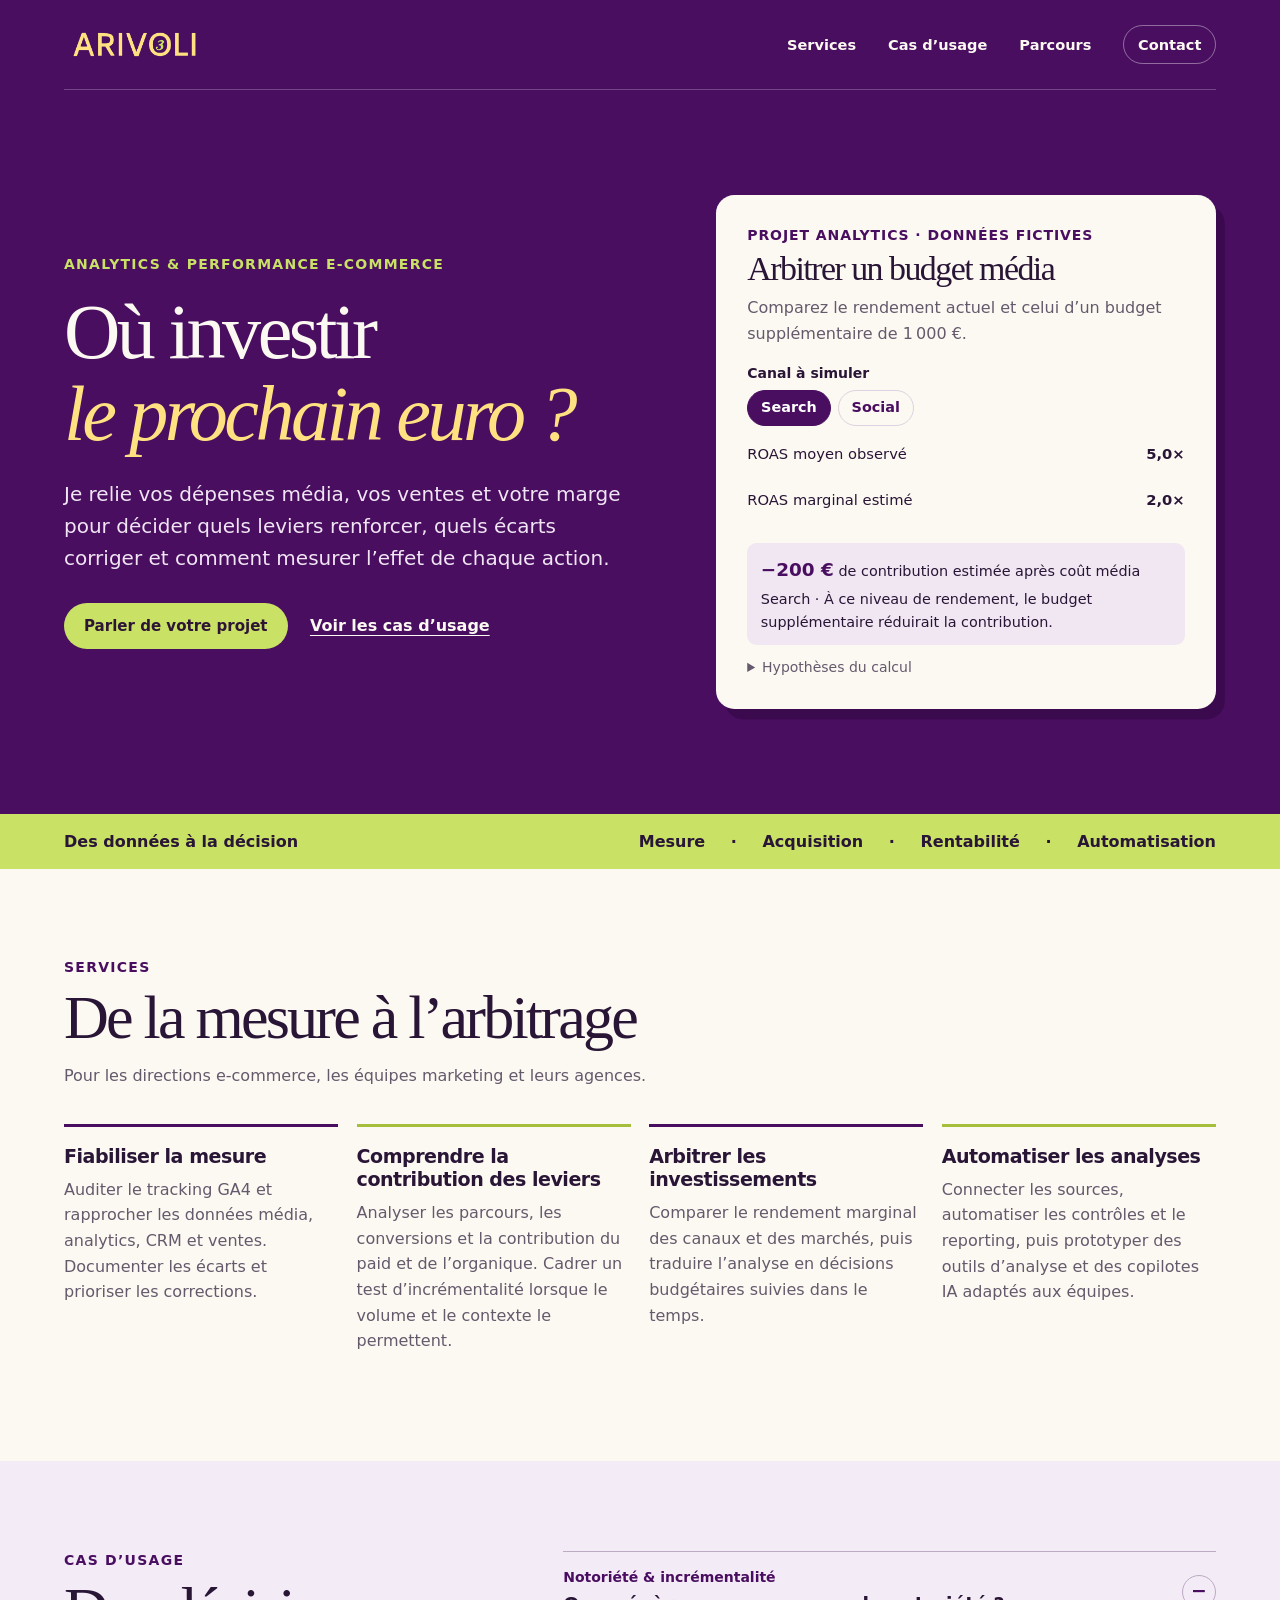
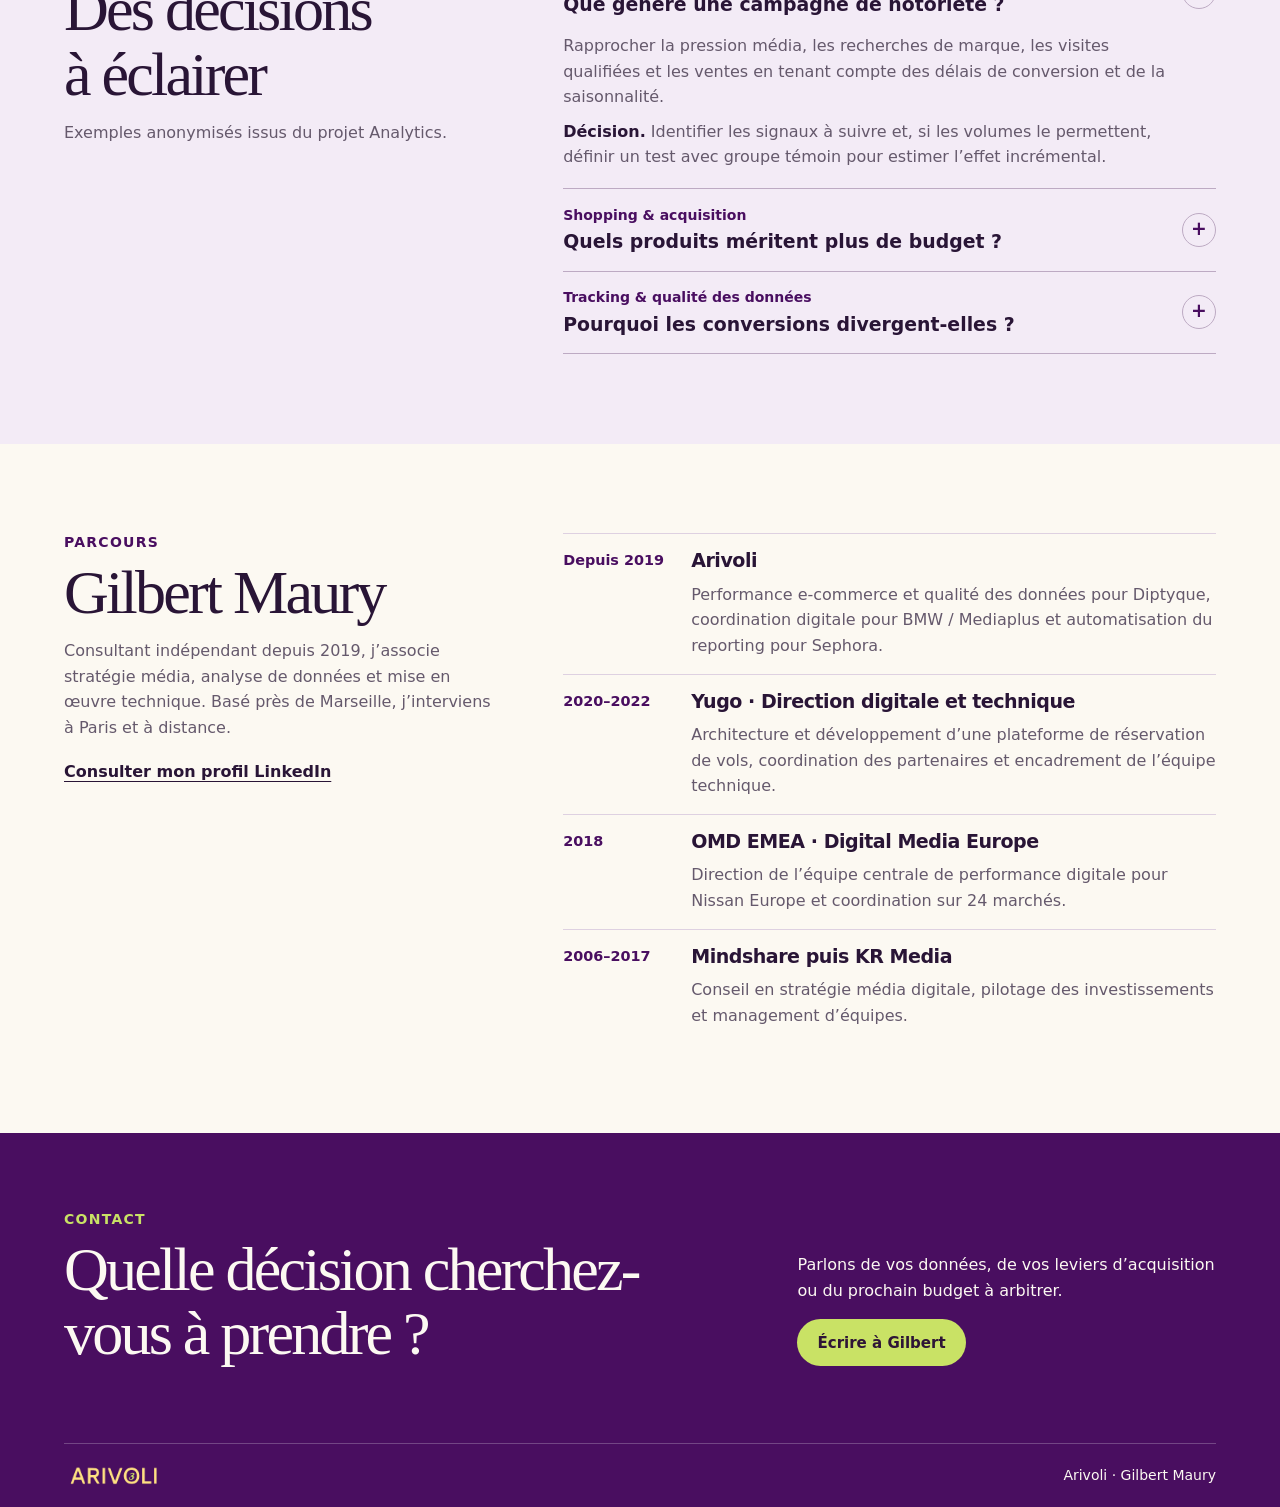
==== index.html @ 24f5c0b3 "Utiliser gilbert@arivoli.fr pour le contact du site" ====
<!doctype html>
<html lang="fr">
<head>
  <meta charset="utf-8">
  <meta name="viewport" content="width=device-width, initial-scale=1">
  <title>Arivoli — Analytics &amp; performance e-commerce</title>
  <meta name="description" content="Gilbert Maury, consultant indépendant. Arivoli fiabilise vos données e-commerce, mesure la contribution des médias et éclaire vos décisions d’investissement.">
  <link rel="canonical" href="https://arivoli.fr/">
  <meta name="theme-color" content="#490e60">
  <meta property="og:type" content="website">
  <meta property="og:title" content="Arivoli — Analytics &amp; performance e-commerce">
  <meta property="og:description" content="De la fiabilité du tracking à l’arbitrage des budgets média, avec Gilbert Maury.">
  <meta property="og:url" content="https://arivoli.fr/">
  <link rel="icon" href="assets/arivoli.svg" type="image/svg+xml">
  <link rel="stylesheet" href="assets/site.css">
  <script src="assets/demo.js" defer></script>
</head>
<body>
  <a class="skip" href="#contenu">Aller au contenu</a>
  <div class="top" id="accueil">
    <header class="wrap header">
      <a href="#accueil" class="brand"><img src="assets/arivoli.png" alt="Arivoli, accueil" width="511" height="130"></a>
      <nav aria-label="Navigation principale">
        <a href="#services">Services</a><a href="#cas">Cas d’usage</a><a href="#parcours">Parcours</a><a class="nav-contact" href="#contact">Contact</a>
      </nav>
    </header>
    <main id="contenu">
      <section class="hero-band" aria-labelledby="hero-title">
        <div class="wrap hero">
        <div>
          <p class="eyebrow">Analytics &amp; performance e-commerce</p>
          <h1 id="hero-title">Où investir <em>le prochain euro&nbsp;?</em></h1>
          <p class="hero-copy">Je relie vos dépenses média, vos ventes et votre marge pour décider quels leviers renforcer, quels écarts corriger et comment mesurer l’effet de chaque action.</p>
          <div class="actions"><a class="button" href="#contact">Parler de votre projet</a><a class="text-link" href="#cas">Voir les cas d’usage</a></div>
        </div>
        <figure class="demo" aria-labelledby="demo-title">
          <figcaption>
            <p class="eyebrow">Projet Analytics · Données fictives</p>
            <h2 id="demo-title">Arbitrer un budget média</h2>
            <p class="demo-intro">Comparez le rendement actuel et celui d’un budget supplémentaire de 1 000&nbsp;€.</p>
          </figcaption>
          <fieldset id="channels" hidden>
            <legend>Canal à simuler</legend>
            <div class="channels">
              <label><input type="radio" name="channel" value="search" checked><span>Search</span></label>
              <label><input type="radio" name="channel" value="social"><span>Social</span></label>
            </div>
          </fieldset>
          <div class="meters">
            <div><span>ROAS moyen observé</span><strong id="average-value">5,0×</strong><meter id="average-meter" min="0" max="6" value="5" aria-label="ROAS moyen observé"></meter></div>
            <div><span>ROAS marginal estimé</span><strong id="marginal-value">2,0×</strong><meter id="marginal-meter" min="0" max="6" value="2" aria-label="ROAS marginal estimé"></meter></div>
          </div>
          <div class="decision" aria-live="polite" aria-atomic="true">
            <p><strong id="contribution">−200 €</strong> de contribution estimée après coût média</p>
            <p id="decision">Search · À ce niveau de rendement, le budget supplémentaire réduirait la contribution.</p>
          </div>
          <details class="formula"><summary>Hypothèses du calcul</summary><p>À 40&nbsp;% de marge contributive avant média, la contribution additionnelle vaut 1 000&nbsp;€ × ROAS marginal × 40&nbsp;% − 1 000&nbsp;€. Le seuil de rentabilité marginal est de 2,5×.</p></details>
        </figure>
        </div>
      </section>
      <div class="expertise"><div class="wrap"><p>Des données à la décision</p><ul><li>Mesure</li><li>Acquisition</li><li>Rentabilité</li><li>Automatisation</li></ul></div></div>

      <section class="wrap section" id="services" aria-labelledby="services-title">
        <div class="section-heading"><p class="eyebrow">Services</p><h2 id="services-title">De la mesure à l’arbitrage</h2><p>Pour les directions e-commerce, les équipes marketing et leurs agences.</p></div>
        <div class="services">
          <article><h3>Fiabiliser la mesure</h3><p>Auditer le tracking GA4 et rapprocher les données média, analytics, CRM et ventes. Documenter les écarts et prioriser les corrections.</p></article>
          <article><h3>Comprendre la contribution des leviers</h3><p>Analyser les parcours, les conversions et la contribution du paid et de l’organique. Cadrer un test d’incrémentalité lorsque le volume et le contexte le permettent.</p></article>
          <article><h3>Arbitrer les investissements</h3><p>Comparer le rendement marginal des canaux et des marchés, puis traduire l’analyse en décisions budgétaires suivies dans le temps.</p></article>
          <article><h3>Automatiser les analyses</h3><p>Connecter les sources, automatiser les contrôles et le reporting, puis prototyper des outils d’analyse et des copilotes IA adaptés aux équipes.</p></article>
        </div>
      </section>

      <section class="cases" id="cas" aria-labelledby="cases-title">
        <div class="wrap section case-layout">
          <div class="section-heading"><p class="eyebrow">Cas d’usage</p><h2 id="cases-title">Des décisions à éclairer</h2><p>Exemples anonymisés issus du projet Analytics.</p></div>
          <div class="case-list">
            <details open>
              <summary><span><small>Notoriété &amp; incrémentalité</small>Que génère une campagne de notoriété&nbsp;?</span></summary>
              <div class="case-copy"><p>Rapprocher la pression média, les recherches de marque, les visites qualifiées et les ventes en tenant compte des délais de conversion et de la saisonnalité.</p><p><strong>Décision.</strong> Identifier les signaux à suivre et, si les volumes le permettent, définir un test avec groupe témoin pour estimer l’effet incrémental.</p></div>
            </details>
            <details>
              <summary><span><small>Shopping &amp; acquisition</small>Quels produits méritent plus de budget&nbsp;?</span></summary>
              <div class="case-copy"><p>Croiser le catalogue, le statut des produits dans le flux Shopping, les coûts et les ventes. Repérer les références mal diffusées et celles dont l’investissement mérite d’être testé.</p><p><strong>Décision.</strong> Prioriser les corrections du flux et l’allocation du prochain budget en fonction de la marge.</p></div>
            </details>
            <details>
              <summary><span><small>Tracking &amp; qualité des données</small>Pourquoi les conversions divergent-elles&nbsp;?</span></summary>
              <div class="case-copy"><p>Rapprocher les identifiants de commande et les montants entre analytics et ventes, puis qualifier les écarts de suivi ou de périmètre.</p><p><strong>Décision.</strong> Corriger les causes identifiées et automatiser les contrôles qui permettent de détecter leur réapparition.</p></div>
            </details>
          </div>
        </div>
      </section>

      <section class="wrap section career" id="parcours" aria-labelledby="career-title">
        <div class="section-heading"><p class="eyebrow">Parcours</p><h2 id="career-title">Gilbert Maury</h2><p>Consultant indépendant depuis 2019, j’associe stratégie média, analyse de données et mise en œuvre technique. Basé près de Marseille, j’interviens à Paris et à distance.</p><a class="text-link" href="https://www.linkedin.com/in/gilbertmaury/">Consulter mon profil LinkedIn</a></div>
        <dl class="timeline">
          <div><dt>Depuis 2019</dt><dd><h3>Arivoli</h3><p>Performance e-commerce et qualité des données pour Diptyque, coordination digitale pour BMW / Mediaplus et automatisation du reporting pour Sephora.</p></dd></div>
          <div><dt>2020–2022</dt><dd><h3>Yugo · Direction digitale et technique</h3><p>Architecture et développement d’une plateforme de réservation de vols, coordination des partenaires et encadrement de l’équipe technique.</p></dd></div>
          <div><dt>2018</dt><dd><h3>OMD EMEA · Digital Media Europe</h3><p>Direction de l’équipe centrale de performance digitale pour Nissan Europe et coordination sur 24 marchés.</p></dd></div>
          <div><dt>2006–2017</dt><dd><h3>Mindshare puis KR Media</h3><p>Conseil en stratégie média digitale, pilotage des investissements et management d’équipes.</p></dd></div>
        </dl>
      </section>

      <section class="contact" id="contact" aria-labelledby="contact-title">
        <div class="wrap contact-layout">
          <div><p class="eyebrow">Contact</p><h2 id="contact-title">Quelle décision cherchez-vous à prendre&nbsp;?</h2></div>
          <div><p>Parlons de vos données, de vos leviers d’acquisition ou du prochain budget à arbitrer.</p><a class="button" href="mailto:gilbert@arivoli.fr?subject=Contact%20Arivoli%20-%20Analytics">Écrire à Gilbert</a></div>
        </div>
      </section>
    </main>
    <footer class="wrap footer"><a href="#accueil" class="brand"><img src="assets/arivoli.png" alt="Arivoli, retour en haut" width="511" height="130"></a><p>Arivoli · Gilbert Maury</p></footer>
  </div>
</body>
</html>
---- assets/site.css ----
:root {
  --purple: #490e60;
  --lime: #c9e265;
  --yellow: #ffe181;
  --ink: #291536;
  --muted: #65596c;
  --paper: #fcf9f2;
  --lavender: #f3ebf6;
  --line: #ded1e1;
  --sans: "Inter", "Aptos", system-ui, sans-serif;
  --serif: "Iowan Old Style", "Palatino Linotype", Georgia, serif;
  color: var(--ink);
  font-family: var(--sans);
  line-height: 1.6;
  background: var(--paper);
}
* { box-sizing: border-box; }
html { scroll-behavior: smooth; scroll-padding-top: 1rem; }
body, h1, h2, h3, p, figure, dl, dd { margin: 0; }
a { color: inherit; text-underline-offset: .25em; }
a:hover { text-decoration-thickness: 2px; }
:focus-visible { outline: 3px solid currentColor; outline-offset: 4px; }
[hidden] { display: none !important; }
.wrap { width: min(1180px, calc(100% - 2 * clamp(1.25rem, 5vw, 4.5rem))); margin-inline: auto; }
.skip { position: absolute; left: 1rem; top: 1rem; translate: 0 -200%; z-index: 2; padding: .5rem 1rem; background: white; }
.skip:focus { translate: 0; }

.top { background: var(--purple); }
.header { min-height: 5.6rem; display: flex; justify-content: space-between; gap: 1rem 2rem; align-items: center; border-bottom: 1px solid #ffffff3b; }
.brand { display: inline-flex; flex: 0 0 auto; }
.brand img { width: 142px; height: auto; display: block; }
nav { display: flex; gap: clamp(.65rem, 2.7vw, 2rem); flex-wrap: wrap; align-items: center; }
nav a, .header, .footer { color: var(--paper); }
nav a { font-size: .91rem; font-weight: 650; text-decoration: none; }
nav a:hover { text-decoration: underline; }
.nav-contact { border: 1px solid #ffffff65; padding: .42rem .85rem; border-radius: 2rem; }

.hero { color: var(--paper); display: grid; grid-template-columns: 1.15fr 1fr; column-gap: clamp(2rem, 6vw, 6rem); align-items: center; padding-block: clamp(3.5rem, 8.2vw, 7.25rem); }
.eyebrow { color: var(--purple); font-size: .875rem; letter-spacing: .09em; text-transform: uppercase; font-weight: 750; line-height: 1.4; }
.hero > div > .eyebrow, .contact .eyebrow { color: var(--lime); }
h1, h2 { font-family: var(--serif); font-weight: 400; line-height: 1.04; letter-spacing: -.045em; text-wrap: balance; }
h1 { font-size: clamp(3.25rem, 6.1vw, 6.1rem); margin-top: 1.05rem; }
h1 em { display: block; color: var(--yellow); font-weight: inherit; }
h2 { font-size: clamp(2.5rem, 4.85vw, 4.65rem); }
.hero-copy { max-width: 36rem; color: #f1e5f4; font-size: clamp(1.04rem, 1.6vw, 1.25rem); margin-top: 1.5rem; }
.actions { display: flex; align-items: center; flex-wrap: wrap; gap: .9rem 1.4rem; margin-top: 1.8rem; }
.button { display: inline-flex; min-height: 2.9rem; align-items: center; padding: .65rem 1.25rem; border-radius: 2rem; background: var(--lime); color: #2e1536; font-weight: 750; font-size: .94rem; text-decoration: none; }
.button:hover { background: var(--yellow); }
.button:focus-visible { outline-color: var(--paper); }
.text-link { font-weight: 700; }

.demo { background: var(--paper); color: var(--ink); border-radius: 1.15rem; padding: clamp(1.25rem, 2.45vw, 2rem); box-shadow: .55rem .65rem 0 #29063870; min-width: 0; }
.demo h2 { font-size: clamp(1.8rem, 2.65vw, 2.6rem); margin-top: .34rem; }
.demo .eyebrow { letter-spacing: .065em; }
.demo-intro { color: var(--muted); margin: .55rem 0 1rem; }
fieldset { padding: 0; border: 0; margin: 0 0 1rem; min-width: 0; }
legend { font-size: .875rem; font-weight: 650; margin-bottom: .35rem; padding: 0; }
.channels { display: flex; gap: .45rem; }
.channels label { position: relative; cursor: pointer; }
.channels input { position: absolute; opacity: 0; }
.channels span { display: block; padding: .33rem .8rem; border: 1px solid var(--line); border-radius: 2rem; color: var(--purple); font-weight: 650; font-size: .9rem; }
.channels input:checked + span { background: var(--purple); color: white; border-color: var(--purple); }
.channels input:focus-visible + span { outline: 2px solid var(--purple); outline-offset: 3px; }
.meters { display: grid; gap: .55rem; }
.meters > div { display: grid; grid-template-columns: 1fr auto; gap: .26rem .5rem; font-size: .92rem; }
meter { width: 100%; height: .62rem; grid-column: 1 / -1; appearance: none; display: block; }
meter::-webkit-meter-bar { background: #e8dfeb; border: 0; border-radius: 1rem; }
meter::-webkit-meter-optimum-value { background: var(--purple); border-radius: 1rem; }
meter::-moz-meter-bar { background: var(--purple); border-radius: 1rem; }
meter#average-meter::-webkit-meter-optimum-value { background: #8a638f; }
meter#average-meter::-moz-meter-bar { background: #8a638f; }
.decision { background: #f0e7f2; border-radius: .6rem; margin-top: 1.1rem; padding: .7rem .85rem; font-size: .9rem; }
.decision strong { color: var(--purple); font-size: 1.15rem; }
.decision p + p { margin-top: .25rem; }
.formula { color: var(--muted); font-size: .875rem; margin-top: .65rem; }
summary { cursor: pointer; }
.formula p { margin-top: .35rem; }

.expertise { background: var(--lime); padding-block: .9rem; }
.expertise .wrap, .expertise ul { display: flex; flex-wrap: wrap; gap: .35rem 1.6rem; align-items: center; }
.expertise .wrap { justify-content: space-between; }
.expertise p { font-weight: 800; }
.expertise ul { padding: 0; margin: 0; list-style: none; font-weight: 600; }
.expertise li + li::before { content: "·"; margin-right: 1.6rem; }

main { background: var(--paper); }
.hero-band { background: var(--purple); }
.section { padding-block: clamp(3.75rem, 7vw, 6.5rem); }
.section-heading h2, .contact h2 { margin: .45rem 0 .85rem; }
.section-heading p:not(.eyebrow) { max-width: 38rem; color: var(--muted); }
.section-heading .text-link { display: inline-block; margin-top: 1.15rem; }
.services { display: grid; grid-template-columns: repeat(4, 1fr); gap: 1.15rem; margin-top: 2.2rem; }
.services article { border-top: 3px solid var(--purple); padding: 1.1rem 0; }
.services article:nth-child(even) { border-color: #a5bf3d; }
h3 { font-size: 1.19rem; letter-spacing: -.025em; line-height: 1.23; }
.services p, .timeline p { color: var(--muted); margin-top: .55rem; }

.cases { background: var(--lavender); }
.case-layout, .career { display: grid; grid-template-columns: .8fr 1.2fr; gap: clamp(1.3rem, 5vw, 5.5rem); }
.case-list { border-top: 1px solid #bdaaC3; }
.case-list details { border-bottom: 1px solid #bdaac3; }
.case-list summary { padding-block: 1.05rem; display: flex; gap: 1rem; align-items: center; justify-content: space-between; font-size: 1.18rem; font-weight: 750; line-height: 1.3; list-style: none; }
.case-list summary::-webkit-details-marker { display: none; }
.case-list summary::after { content: "+"; color: var(--purple); border: 1px solid #bdaac3; border-radius: 50%; width: 2rem; height: 2rem; text-align: center; flex: 0 0 auto; line-height: 1.8rem; }
.case-list details[open] summary::after { content: "−"; }
.case-list small { display: block; color: var(--purple); font-size: .875rem; font-weight: 650; margin-bottom: .32rem; }
.case-copy { padding: 0 2.5rem 1.15rem 0; color: var(--muted); }
.case-copy p + p { margin-top: .55rem; }
.case-copy strong { color: var(--ink); }
.timeline > div { display: grid; grid-template-columns: 7rem 1fr; gap: 1rem; padding: .95rem 0; border-top: 1px solid var(--line); }
.timeline dt { color: var(--purple); font-size: .9rem; font-weight: 750; }
.contact { background: var(--purple); color: var(--paper); }
.contact-layout { display: grid; grid-template-columns: 1fr .65fr; gap: 1.35rem clamp(1.35rem, 7vw, 7rem); align-items: end; padding-block: clamp(3rem, 6vw, 5.7rem); }
.contact h2 { margin-bottom: 0; }
.contact .button { margin-top: 1rem; }
.footer { display: flex; align-items: center; justify-content: space-between; gap: .75rem 1.25rem; flex-wrap: wrap; padding-block: 1.2rem; border-top: 1px solid #ffffff3b; }
.footer img { width: 100px; }
.footer p { font-size: .875rem; }

@media (max-width: 900px) {
  .services { grid-template-columns: repeat(2, 1fr); }
}
@media (max-width: 760px) {
  .hero, .case-layout, .career, .contact-layout { grid-template-columns: 1fr; }
  .hero { row-gap: 2.3rem; }
  .demo { max-width: 36rem; }
  .header { flex-wrap: wrap; padding: .95rem 0; }
  .expertise li + li::before { content: none; }
}
@media (max-width: 440px) {
  .brand img { width: 121px; }
  .nav-contact { padding: .28rem .55rem; }
  .services { grid-template-columns: 1fr; gap: .45rem; }
  .timeline > div { grid-template-columns: 1fr; gap: .35rem; }
  .case-copy { padding-right: 0; }
}
@media (prefers-reduced-motion: reduce) {
  html { scroll-behavior: auto; }
}
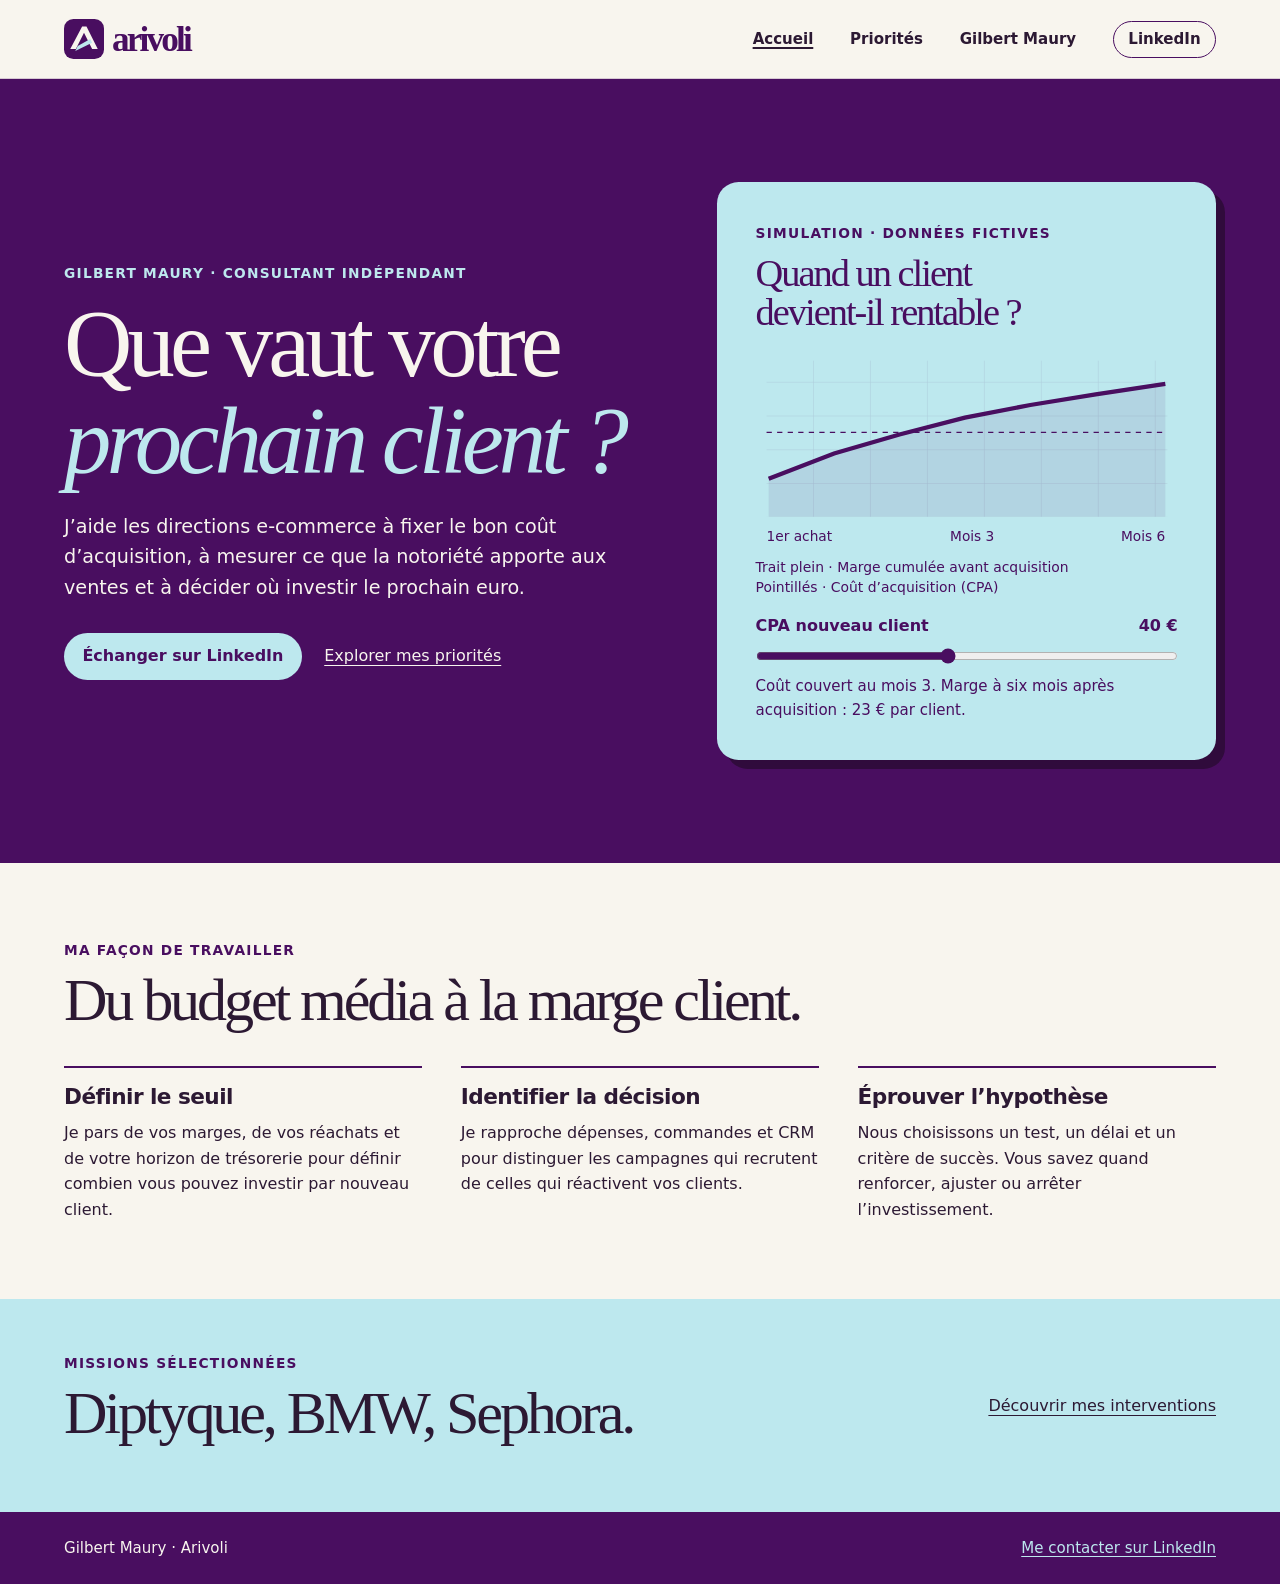
==== commit d42fbb4d: "Refondre Arivoli autour de Gilbert Maury et des décisions d’acquisition" ====
--- a/index.html
+++ b/index.html
@@ -1,113 +1,5 @@
 <!doctype html>
-<html lang="fr">
-<head>
-  <meta charset="utf-8">
-  <meta name="viewport" content="width=device-width, initial-scale=1">
-  <title>Arivoli — Analytics &amp; performance e-commerce</title>
-  <meta name="description" content="Gilbert Maury, consultant indépendant. Arivoli fiabilise vos données e-commerce, mesure la contribution des médias et éclaire vos décisions d’investissement.">
-  <link rel="canonical" href="https://arivoli.fr/">
-  <meta name="theme-color" content="#490e60">
-  <meta property="og:type" content="website">
-  <meta property="og:title" content="Arivoli — Analytics &amp; performance e-commerce">
-  <meta property="og:description" content="De la fiabilité du tracking à l’arbitrage des budgets média, avec Gilbert Maury.">
-  <meta property="og:url" content="https://arivoli.fr/">
-  <link rel="icon" href="assets/arivoli.svg" type="image/svg+xml">
-  <link rel="stylesheet" href="assets/site.css">
-  <script src="assets/demo.js" defer></script>
-</head>
-<body>
-  <a class="skip" href="#contenu">Aller au contenu</a>
-  <div class="top" id="accueil">
-    <header class="wrap header">
-      <a href="#accueil" class="brand"><img src="assets/arivoli.png" alt="Arivoli, accueil" width="511" height="130"></a>
-      <nav aria-label="Navigation principale">
-        <a href="#services">Services</a><a href="#cas">Cas d’usage</a><a href="#parcours">Parcours</a><a class="nav-contact" href="#contact">Contact</a>
-      </nav>
-    </header>
-    <main id="contenu">
-      <section class="hero-band" aria-labelledby="hero-title">
-        <div class="wrap hero">
-        <div>
-          <p class="eyebrow">Analytics &amp; performance e-commerce</p>
-          <h1 id="hero-title">Où investir <em>le prochain euro&nbsp;?</em></h1>
-          <p class="hero-copy">Je relie vos dépenses média, vos ventes et votre marge pour décider quels leviers renforcer, quels écarts corriger et comment mesurer l’effet de chaque action.</p>
-          <div class="actions"><a class="button" href="#contact">Parler de votre projet</a><a class="text-link" href="#cas">Voir les cas d’usage</a></div>
-        </div>
-        <figure class="demo" aria-labelledby="demo-title">
-          <figcaption>
-            <p class="eyebrow">Projet Analytics · Données fictives</p>
-            <h2 id="demo-title">Arbitrer un budget média</h2>
-            <p class="demo-intro">Comparez le rendement actuel et celui d’un budget supplémentaire de 1 000&nbsp;€.</p>
-          </figcaption>
-          <fieldset id="channels" hidden>
-            <legend>Canal à simuler</legend>
-            <div class="channels">
-              <label><input type="radio" name="channel" value="search" checked><span>Search</span></label>
-              <label><input type="radio" name="channel" value="social"><span>Social</span></label>
-            </div>
-          </fieldset>
-          <div class="meters">
-            <div><span>ROAS moyen observé</span><strong id="average-value">5,0×</strong><meter id="average-meter" min="0" max="6" value="5" aria-label="ROAS moyen observé"></meter></div>
-            <div><span>ROAS marginal estimé</span><strong id="marginal-value">2,0×</strong><meter id="marginal-meter" min="0" max="6" value="2" aria-label="ROAS marginal estimé"></meter></div>
-          </div>
-          <div class="decision" aria-live="polite" aria-atomic="true">
-            <p><strong id="contribution">−200 €</strong> de contribution estimée après coût média</p>
-            <p id="decision">Search · À ce niveau de rendement, le budget supplémentaire réduirait la contribution.</p>
-          </div>
-          <details class="formula"><summary>Hypothèses du calcul</summary><p>À 40&nbsp;% de marge contributive avant média, la contribution additionnelle vaut 1 000&nbsp;€ × ROAS marginal × 40&nbsp;% − 1 000&nbsp;€. Le seuil de rentabilité marginal est de 2,5×.</p></details>
-        </figure>
-        </div>
-      </section>
-      <div class="expertise"><div class="wrap"><p>Des données à la décision</p><ul><li>Mesure</li><li>Acquisition</li><li>Rentabilité</li><li>Automatisation</li></ul></div></div>
-
-      <section class="wrap section" id="services" aria-labelledby="services-title">
-        <div class="section-heading"><p class="eyebrow">Services</p><h2 id="services-title">De la mesure à l’arbitrage</h2><p>Pour les directions e-commerce, les équipes marketing et leurs agences.</p></div>
-        <div class="services">
-          <article><h3>Fiabiliser la mesure</h3><p>Auditer le tracking GA4 et rapprocher les données média, analytics, CRM et ventes. Documenter les écarts et prioriser les corrections.</p></article>
-          <article><h3>Comprendre la contribution des leviers</h3><p>Analyser les parcours, les conversions et la contribution du paid et de l’organique. Cadrer un test d’incrémentalité lorsque le volume et le contexte le permettent.</p></article>
-          <article><h3>Arbitrer les investissements</h3><p>Comparer le rendement marginal des canaux et des marchés, puis traduire l’analyse en décisions budgétaires suivies dans le temps.</p></article>
-          <article><h3>Automatiser les analyses</h3><p>Connecter les sources, automatiser les contrôles et le reporting, puis prototyper des outils d’analyse et des copilotes IA adaptés aux équipes.</p></article>
-        </div>
-      </section>
-
-      <section class="cases" id="cas" aria-labelledby="cases-title">
-        <div class="wrap section case-layout">
-          <div class="section-heading"><p class="eyebrow">Cas d’usage</p><h2 id="cases-title">Des décisions à éclairer</h2><p>Exemples anonymisés issus du projet Analytics.</p></div>
-          <div class="case-list">
-            <details open>
-              <summary><span><small>Notoriété &amp; incrémentalité</small>Que génère une campagne de notoriété&nbsp;?</span></summary>
-              <div class="case-copy"><p>Rapprocher la pression média, les recherches de marque, les visites qualifiées et les ventes en tenant compte des délais de conversion et de la saisonnalité.</p><p><strong>Décision.</strong> Identifier les signaux à suivre et, si les volumes le permettent, définir un test avec groupe témoin pour estimer l’effet incrémental.</p></div>
-            </details>
-            <details>
-              <summary><span><small>Shopping &amp; acquisition</small>Quels produits méritent plus de budget&nbsp;?</span></summary>
-              <div class="case-copy"><p>Croiser le catalogue, le statut des produits dans le flux Shopping, les coûts et les ventes. Repérer les références mal diffusées et celles dont l’investissement mérite d’être testé.</p><p><strong>Décision.</strong> Prioriser les corrections du flux et l’allocation du prochain budget en fonction de la marge.</p></div>
-            </details>
-            <details>
-              <summary><span><small>Tracking &amp; qualité des données</small>Pourquoi les conversions divergent-elles&nbsp;?</span></summary>
-              <div class="case-copy"><p>Rapprocher les identifiants de commande et les montants entre analytics et ventes, puis qualifier les écarts de suivi ou de périmètre.</p><p><strong>Décision.</strong> Corriger les causes identifiées et automatiser les contrôles qui permettent de détecter leur réapparition.</p></div>
-            </details>
-          </div>
-        </div>
-      </section>
-
-      <section class="wrap section career" id="parcours" aria-labelledby="career-title">
-        <div class="section-heading"><p class="eyebrow">Parcours</p><h2 id="career-title">Gilbert Maury</h2><p>Consultant indépendant depuis 2019, j’associe stratégie média, analyse de données et mise en œuvre technique. Basé près de Marseille, j’interviens à Paris et à distance.</p><a class="text-link" href="https://www.linkedin.com/in/gilbertmaury/">Consulter mon profil LinkedIn</a></div>
-        <dl class="timeline">
-          <div><dt>Depuis 2019</dt><dd><h3>Arivoli</h3><p>Performance e-commerce et qualité des données pour Diptyque, coordination digitale pour BMW / Mediaplus et automatisation du reporting pour Sephora.</p></dd></div>
-          <div><dt>2020–2022</dt><dd><h3>Yugo · Direction digitale et technique</h3><p>Architecture et développement d’une plateforme de réservation de vols, coordination des partenaires et encadrement de l’équipe technique.</p></dd></div>
-          <div><dt>2018</dt><dd><h3>OMD EMEA · Digital Media Europe</h3><p>Direction de l’équipe centrale de performance digitale pour Nissan Europe et coordination sur 24 marchés.</p></dd></div>
-          <div><dt>2006–2017</dt><dd><h3>Mindshare puis KR Media</h3><p>Conseil en stratégie média digitale, pilotage des investissements et management d’équipes.</p></dd></div>
-        </dl>
-      </section>
-
-      <section class="contact" id="contact" aria-labelledby="contact-title">
-        <div class="wrap contact-layout">
-          <div><p class="eyebrow">Contact</p><h2 id="contact-title">Quelle décision cherchez-vous à prendre&nbsp;?</h2></div>
-          <div><p>Parlons de vos données, de vos leviers d’acquisition ou du prochain budget à arbitrer.</p><a class="button" href="mailto:gilbert@arivoli.fr?subject=Contact%20Arivoli%20-%20Analytics">Écrire à Gilbert</a></div>
-        </div>
-      </section>
-    </main>
-    <footer class="wrap footer"><a href="#accueil" class="brand"><img src="assets/arivoli.png" alt="Arivoli, retour en haut" width="511" height="130"></a><p>Arivoli · Gilbert Maury</p></footer>
-  </div>
-</body>
-</html>
+<html lang="fr"><head><meta charset="utf-8"><meta name="viewport" content="width=device-width, initial-scale=1"><title>Gilbert Maury, consultant indépendant en performance e-commerce | Arivoli</title><meta name="description" content="Valeur client, acquisition et rentabilité média. Je vous aide à décider où investir votre prochain euro."><link rel="canonical" href="https://arivoli.fr/"><link rel="icon" href="assets/arivoli.svg"><link rel="stylesheet" href="assets/editorial.css"><script defer src="assets/cohorte.js"></script></head>
+<body><a class="skip" href="#contenu">Aller au contenu</a><header><div class="wrap bar"><a class="brand" href="./" aria-label="Arivoli, accueil"><img src="assets/arivoli.svg" width="40" height="40" alt="">arivoli</a><nav aria-label="Navigation principale"><a href="index.html" aria-current="page">Accueil</a><a href="priorites.html" >Priorités</a><a href="gilbert-maury.html" >Gilbert Maury</a><a class="linkedin" href="https://www.linkedin.com/in/gilbertmaury/">LinkedIn</a></nav></div></header><main id="contenu"><section class="hero"><div class="wrap split"><div><p class="label">Gilbert Maury · Consultant indépendant</p><h1>Que vaut votre <em>prochain client&nbsp;?</em></h1><p class="lead">J’aide les directions e-commerce à fixer le bon coût d’acquisition, à mesurer ce que la notoriété apporte aux ventes et à décider où investir le prochain euro.</p><div class="actions"><a class="button" href="https://www.linkedin.com/in/gilbertmaury/">Échanger sur LinkedIn</a><a href="priorites.html">Explorer mes priorités</a></div></div>
+<figure class="chart"><figcaption><span class="label">Simulation · Données fictives</span><h2>Quand un client devient-il rentable&nbsp;?</h2></figcaption><svg viewBox="0 0 400 190" role="img" aria-label="Marge cumulée par nouveau client, de 18 euros au premier achat à 63 euros au sixième mois."><defs><pattern id="grid" width="54" height="32" patternUnits="userSpaceOnUse"><path d="M54 0H0V32" fill="none" stroke="#490e60" opacity=".13"/></pattern></defs><rect x="10" y="12" width="380" height="148" fill="url(#grid)"/><path d="M12 124 74 100 136 82 198 66 260 54 322 44 388 34V160H12Z" fill="#490e60" opacity=".09"/><path class="curve" d="M12 124 74 100 136 82 198 66 260 54 322 44 388 34" fill="none" stroke="#490e60" stroke-width="4"/><line id="threshold" x1="10" x2="390" y1="80" y2="80" stroke="#490e60" stroke-dasharray="5 5"/><g font-size="13" fill="#490e60"><text x="10" y="183">1er achat</text><text x="184" y="183">Mois 3</text><text x="346" y="183">Mois 6</text></g></svg><p class="legend">Trait plein · Marge cumulée avant acquisition<br>Pointillés · Coût d’acquisition (CPA)</p><label for="cpa">CPA nouveau client <output id="cost" for="cpa">40 €</output></label><input type="range" id="cpa" min="15" max="70" value="40"><p id="result" aria-live="polite">Coût couvert au mois 3. À six mois, il reste 23 € de marge par client.</p></figure></div></section>
+<section class="wrap section"><p class="label">Ma façon de travailler</p><h2>Du budget média à la marge client.</h2><div class="columns"><article><h3>Définir le seuil</h3><p>Je pars de vos marges, de vos réachats et de votre horizon de trésorerie pour définir combien vous pouvez investir par nouveau client.</p></article><article><h3>Identifier la décision</h3><p>Je rapproche dépenses, commandes et CRM pour distinguer les campagnes qui recrutent de celles qui réactivent vos clients.</p></article><article><h3>Éprouver l’hypothèse</h3><p>Nous choisissons un test, un délai et un critère de succès. Vous savez quand renforcer, ajuster ou arrêter l’investissement.</p></article></div></section><section class="tint"><div class="wrap strip"><div><p class="label">Missions sélectionnées</p><h2>Diptyque, BMW, Sephora.</h2></div><a href="gilbert-maury.html">Découvrir mes interventions</a></div></section></main><footer><div class="wrap foot"><span>Gilbert Maury · Arivoli</span><a href="https://www.linkedin.com/in/gilbertmaury/">Me contacter sur LinkedIn</a></div></footer></body></html>
--- a/assets/editorial.css
+++ b/assets/editorial.css
@@ -0,0 +1,6 @@
+:root{--purple:#490e60;--ice:#bde8ee;--ivory:#f8f5ee;--ink:#2c1933;color:var(--ink);background:var(--ivory);font:100%/1.6 "Inter",system-ui,sans-serif}
+*{box-sizing:border-box}body,h1,h2,h3,p,figure{margin:0}a{color:inherit;text-underline-offset:.23em}a:hover{text-decoration-thickness:2px}a:focus-visible,input:focus-visible{outline:3px solid currentColor;outline-offset:4px}.wrap{width:min(1180px,90%);margin:auto}.bar,.foot,.strip,.actions,nav,.brand{display:flex;align-items:center;flex-wrap:wrap}.bar,.foot,.strip{justify-content:space-between;gap:1.1rem}.bar{padding:1.2rem 0}header{border-bottom:1px solid #490e6030}.brand{gap:.5rem;font:700 2.2rem/1 Georgia,serif;letter-spacing:-.08em;text-decoration:none;color:var(--purple)}nav{gap:clamp(.7rem,3vw,2.3rem)}nav a{font-size:.94rem;text-decoration:none;font-weight:600}nav [aria-current],nav a:hover{text-decoration:underline;text-decoration-thickness:2px}.linkedin{border:1px solid var(--purple);border-radius:2rem;padding:.35rem .9rem}.skip{position:absolute;left:-1000px}.skip:focus{left:1rem;background:white;padding:.5rem;z-index:3}
+.hero,footer{background:var(--purple);color:var(--ivory)}.split{display:grid;grid-template-columns:1.13fr 1fr;align-items:center;gap:clamp(2rem,7vw,6rem);padding-block:clamp(3.8rem,8vw,7rem)}.label{font-size:.86rem;font-weight:700;letter-spacing:.09em;text-transform:uppercase;color:var(--purple)}.hero .label{color:var(--ice)}h1,h2{font-family:"Baskervville",Georgia,serif;font-weight:400;line-height:1.02;letter-spacing:-.052em;text-wrap:balance}h1{font-size:clamp(3.5rem,7.4vw,7.4rem);margin:.75rem 0 1.4rem}h1 em{display:block;color:var(--purple);font-weight:400}.hero h1 em{color:var(--ice)}h2{font-size:clamp(2.4rem,4.7vw,4.5rem);margin:.5rem 0 1rem}h3{font-size:1.35rem;line-height:1.2;letter-spacing:-.025em;margin-bottom:.65rem}.lead{font-size:clamp(1.1rem,1.5vw,1.29rem);max-width:52ch}.actions{gap:1rem 1.4rem;margin-top:1.8rem}.button{display:inline-block;background:var(--ice);color:var(--purple);padding:.68rem 1.15rem;border-radius:2rem;font-weight:700;text-decoration:none}.button:hover{box-shadow:inset 0 0 0 2px var(--purple)}
+.chart{background:var(--ice);color:var(--purple);border-radius:1.35rem;padding:clamp(1.35rem,3vw,2.4rem);box-shadow:9px 9px 0 #300b3c}.hero .chart .label{color:var(--purple)}.chart h2{font-size:clamp(1.95rem,3vw,3rem)}.chart svg{width:100%;height:auto;display:block}.legend{font-size:.87rem;line-height:1.45;margin:.5rem 0 1rem}.chart label{display:flex;justify-content:space-between;font-weight:650}.chart input{width:100%;accent-color:var(--purple);margin:.6rem 0}.chart #result{min-height:3em;font-size:.94rem}.section,.intro{padding-block:clamp(3.2rem,6vw,6rem)}.intro .button{margin-top:1.5rem}.columns,.missions{display:grid;gap:clamp(1rem,3vw,2.5rem);margin-top:2.2rem}.columns{grid-template-columns:repeat(3,1fr)}.missions{grid-template-columns:repeat(2,1fr)}.columns article,.missions article{border-top:2px solid var(--purple);padding-top:1rem}.missions h3{margin-top:.5rem}.tint{background:var(--ice)}.strip{padding-block:3.3rem}.strip .button{background:var(--purple);color:white}.strip p,.tint .section p{max-width:62ch}.priorities{padding-bottom:4rem}.priorities article{border-top:1px solid #490e6040;padding:1.8rem 0;display:grid;grid-template-columns:1fr 2.3fr;gap:2rem}.priorities h2{font-size:clamp(1.65rem,3vw,2.75rem);margin:0 0 .7rem}.priorities p{max-width:66ch}.foot{padding-block:1.5rem;font-size:.94rem}.foot a{color:var(--ice)}
+@media(prefers-reduced-motion:no-preference){.curve{stroke-dasharray:430;stroke-dashoffset:430;animation:trace 1.2s ease-out forwards}@keyframes trace{to{stroke-dashoffset:0}}.hero h1{animation:arrive .55s ease-out}@keyframes arrive{from{opacity:0;transform:translateY(8px)}}}
+@media(max-width:780px){.split,.columns,.priorities article{grid-template-columns:1fr}.priorities article{gap:.5rem}.chart{max-width:36rem}.columns{gap:1.6rem}}@media(max-width:540px){.missions{grid-template-columns:1fr}.bar{gap:.8rem}.bar nav{width:100%;justify-content:space-between;gap:.35rem}.bar nav a{font-size:.86rem}.linkedin{padding:.25rem .65rem}.brand{font-size:1.9rem}.brand img{width:32px;height:32px}}
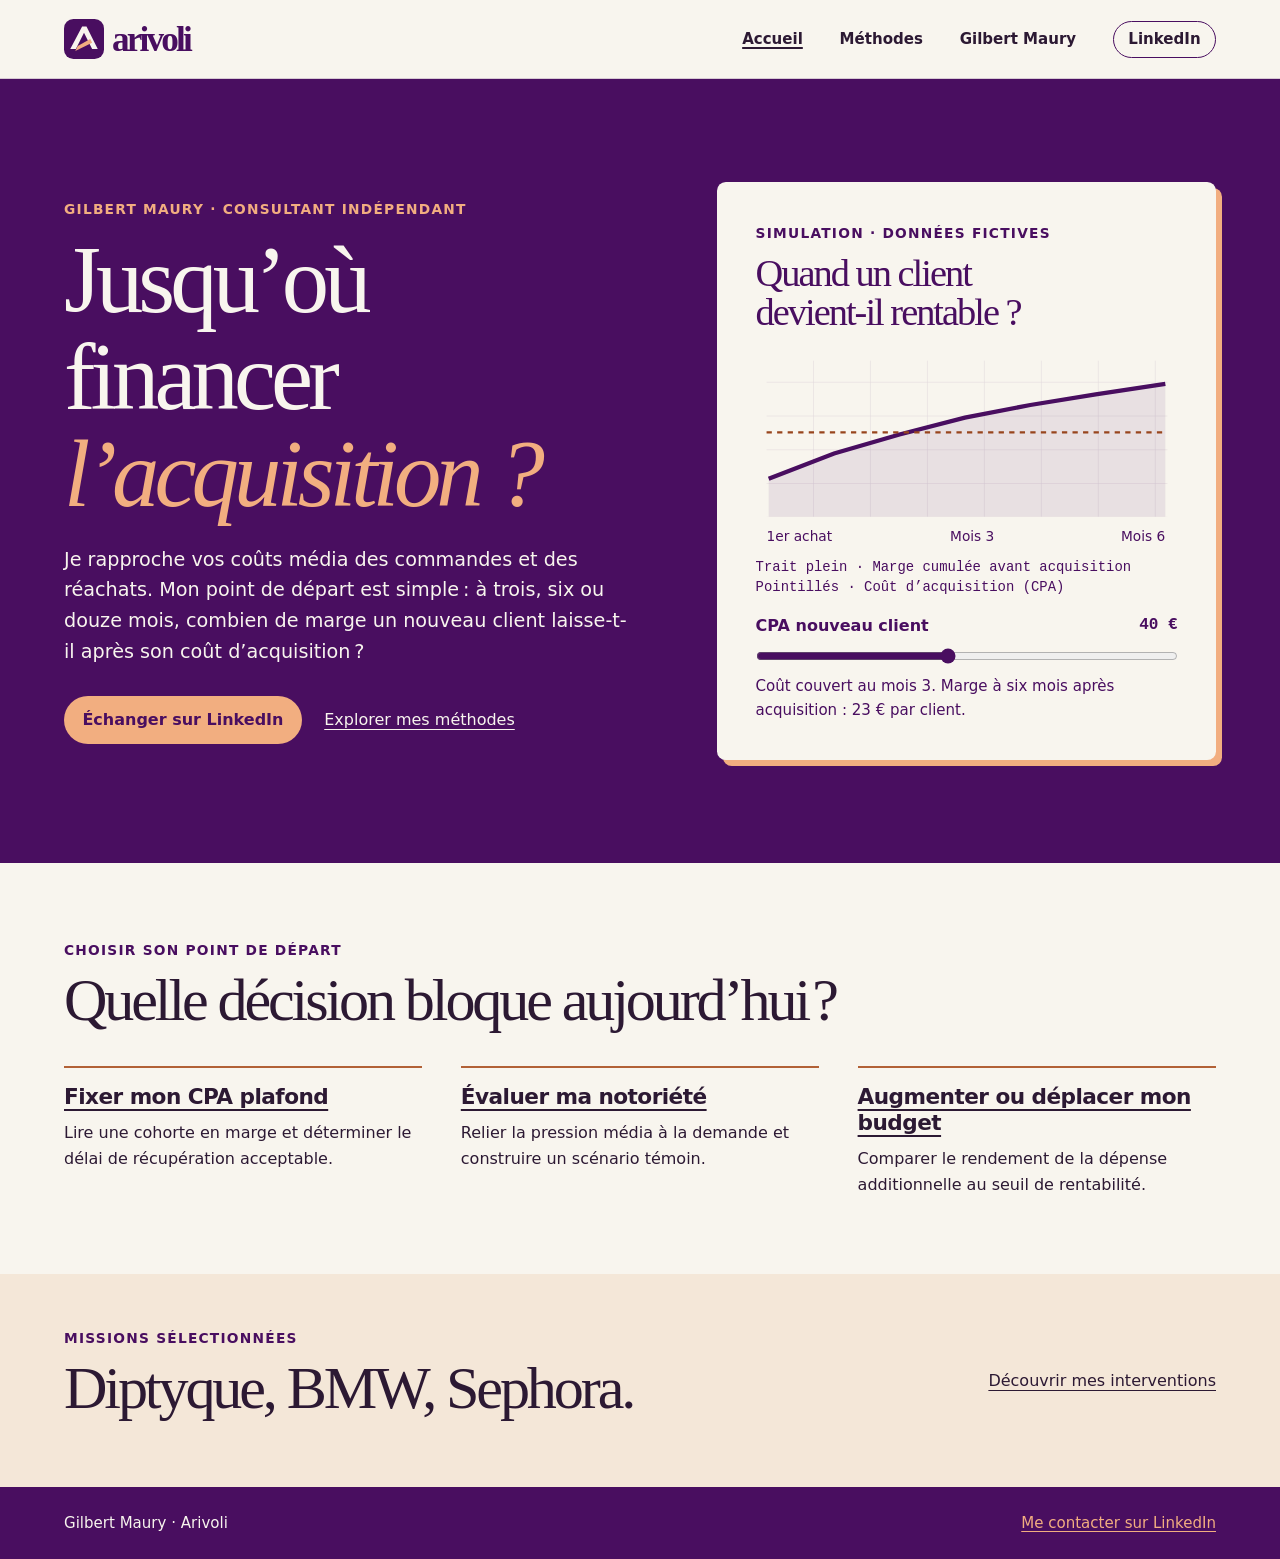
==== commit 73ec87f5: "Détailler les sept méthodes d’analyse et adopter une palette abricot" ====
--- a/index.html
+++ b/index.html
@@ -1,5 +1,5 @@
 <!doctype html>
 <html lang="fr"><head><meta charset="utf-8"><meta name="viewport" content="width=device-width, initial-scale=1"><title>Gilbert Maury, consultant indépendant en performance e-commerce | Arivoli</title><meta name="description" content="Valeur client, acquisition et rentabilité média. Je vous aide à décider où investir votre prochain euro."><link rel="canonical" href="https://arivoli.fr/"><link rel="icon" href="assets/arivoli.svg"><link rel="stylesheet" href="assets/editorial.css"><script defer src="assets/cohorte.js"></script></head>
-<body><a class="skip" href="#contenu">Aller au contenu</a><header><div class="wrap bar"><a class="brand" href="./" aria-label="Arivoli, accueil"><img src="assets/arivoli.svg" width="40" height="40" alt="">arivoli</a><nav aria-label="Navigation principale"><a href="index.html" aria-current="page">Accueil</a><a href="priorites.html" >Priorités</a><a href="gilbert-maury.html" >Gilbert Maury</a><a class="linkedin" href="https://www.linkedin.com/in/gilbertmaury/">LinkedIn</a></nav></div></header><main id="contenu"><section class="hero"><div class="wrap split"><div><p class="label">Gilbert Maury · Consultant indépendant</p><h1>Que vaut votre <em>prochain client&nbsp;?</em></h1><p class="lead">J’aide les directions e-commerce à fixer le bon coût d’acquisition, à mesurer ce que la notoriété apporte aux ventes et à décider où investir le prochain euro.</p><div class="actions"><a class="button" href="https://www.linkedin.com/in/gilbertmaury/">Échanger sur LinkedIn</a><a href="priorites.html">Explorer mes priorités</a></div></div>
+<body><a class="skip" href="#contenu">Aller au contenu</a><header><div class="wrap bar"><a class="brand" href="./" aria-label="Arivoli, accueil"><img src="assets/arivoli.svg" width="40" height="40" alt="">arivoli</a><nav aria-label="Navigation principale"><a href="index.html" aria-current="page">Accueil</a><a href="priorites.html" >Méthodes</a><a href="gilbert-maury.html" >Gilbert Maury</a><a class="linkedin" href="https://www.linkedin.com/in/gilbertmaury/">LinkedIn</a></nav></div></header><main id="contenu"><section class="hero"><div class="wrap split"><div><p class="label">Gilbert Maury · Consultant indépendant</p><h1>Jusqu’où financer <em>l’acquisition&nbsp;?</em></h1><p class="lead">Je rapproche vos coûts média des commandes et des réachats. Mon point de départ est simple : à trois, six ou douze mois, combien de marge un nouveau client laisse-t-il après son coût d’acquisition ?</p><div class="actions"><a class="button" href="https://www.linkedin.com/in/gilbertmaury/">Échanger sur LinkedIn</a><a href="priorites.html">Explorer mes méthodes</a></div></div>
 <figure class="chart"><figcaption><span class="label">Simulation · Données fictives</span><h2>Quand un client devient-il rentable&nbsp;?</h2></figcaption><svg viewBox="0 0 400 190" role="img" aria-label="Marge cumulée par nouveau client, de 18 euros au premier achat à 63 euros au sixième mois."><defs><pattern id="grid" width="54" height="32" patternUnits="userSpaceOnUse"><path d="M54 0H0V32" fill="none" stroke="#490e60" opacity=".13"/></pattern></defs><rect x="10" y="12" width="380" height="148" fill="url(#grid)"/><path d="M12 124 74 100 136 82 198 66 260 54 322 44 388 34V160H12Z" fill="#490e60" opacity=".09"/><path class="curve" d="M12 124 74 100 136 82 198 66 260 54 322 44 388 34" fill="none" stroke="#490e60" stroke-width="4"/><line id="threshold" x1="10" x2="390" y1="80" y2="80" stroke="#490e60" stroke-dasharray="5 5"/><g font-size="13" fill="#490e60"><text x="10" y="183">1er achat</text><text x="184" y="183">Mois 3</text><text x="346" y="183">Mois 6</text></g></svg><p class="legend">Trait plein · Marge cumulée avant acquisition<br>Pointillés · Coût d’acquisition (CPA)</p><label for="cpa">CPA nouveau client <output id="cost" for="cpa">40 €</output></label><input type="range" id="cpa" min="15" max="70" value="40"><p id="result" aria-live="polite">Coût couvert au mois 3. À six mois, il reste 23 € de marge par client.</p></figure></div></section>
-<section class="wrap section"><p class="label">Ma façon de travailler</p><h2>Du budget média à la marge client.</h2><div class="columns"><article><h3>Définir le seuil</h3><p>Je pars de vos marges, de vos réachats et de votre horizon de trésorerie pour définir combien vous pouvez investir par nouveau client.</p></article><article><h3>Identifier la décision</h3><p>Je rapproche dépenses, commandes et CRM pour distinguer les campagnes qui recrutent de celles qui réactivent vos clients.</p></article><article><h3>Éprouver l’hypothèse</h3><p>Nous choisissons un test, un délai et un critère de succès. Vous savez quand renforcer, ajuster ou arrêter l’investissement.</p></article></div></section><section class="tint"><div class="wrap strip"><div><p class="label">Missions sélectionnées</p><h2>Diptyque, BMW, Sephora.</h2></div><a href="gilbert-maury.html">Découvrir mes interventions</a></div></section></main><footer><div class="wrap foot"><span>Gilbert Maury · Arivoli</span><a href="https://www.linkedin.com/in/gilbertmaury/">Me contacter sur LinkedIn</a></div></footer></body></html>+<section class="wrap section"><p class="label">Choisir son point de départ</p><h2>Quelle décision bloque aujourd’hui ?</h2><div class="columns"><article><h3><a href="priorites.html#cohortes">Fixer mon CPA plafond</a></h3><p>Lire une cohorte en marge et déterminer le délai de récupération acceptable.</p></article><article><h3><a href="priorites.html#notoriete">Évaluer ma notoriété</a></h3><p>Relier la pression média à la demande et construire un scénario témoin.</p></article><article><h3><a href="priorites.html#marginal">Augmenter ou déplacer mon budget</a></h3><p>Comparer le rendement de la dépense additionnelle au seuil de rentabilité.</p></article></div></section><section class="tint"><div class="wrap strip"><div><p class="label">Missions sélectionnées</p><h2>Diptyque, BMW, Sephora.</h2></div><a href="gilbert-maury.html">Découvrir mes interventions</a></div></section></main><footer><div class="wrap foot"><span>Gilbert Maury · Arivoli</span><a href="https://www.linkedin.com/in/gilbertmaury/">Me contacter sur LinkedIn</a></div></footer></body></html>
--- a/assets/editorial.css
+++ b/assets/editorial.css
@@ -1,6 +1,20 @@
-:root{--purple:#490e60;--ice:#bde8ee;--ivory:#f8f5ee;--ink:#2c1933;color:var(--ink);background:var(--ivory);font:100%/1.6 "Inter",system-ui,sans-serif}
+:root{--purple:#490e60;--apricot:#f2ae80;--ivory:#f8f5ee;--ink:#2c1933;color:var(--ink);background:var(--ivory);font:100%/1.6 "Inter",system-ui,sans-serif}
 *{box-sizing:border-box}body,h1,h2,h3,p,figure{margin:0}a{color:inherit;text-underline-offset:.23em}a:hover{text-decoration-thickness:2px}a:focus-visible,input:focus-visible{outline:3px solid currentColor;outline-offset:4px}.wrap{width:min(1180px,90%);margin:auto}.bar,.foot,.strip,.actions,nav,.brand{display:flex;align-items:center;flex-wrap:wrap}.bar,.foot,.strip{justify-content:space-between;gap:1.1rem}.bar{padding:1.2rem 0}header{border-bottom:1px solid #490e6030}.brand{gap:.5rem;font:700 2.2rem/1 Georgia,serif;letter-spacing:-.08em;text-decoration:none;color:var(--purple)}nav{gap:clamp(.7rem,3vw,2.3rem)}nav a{font-size:.94rem;text-decoration:none;font-weight:600}nav [aria-current],nav a:hover{text-decoration:underline;text-decoration-thickness:2px}.linkedin{border:1px solid var(--purple);border-radius:2rem;padding:.35rem .9rem}.skip{position:absolute;left:-1000px}.skip:focus{left:1rem;background:white;padding:.5rem;z-index:3}
-.hero,footer{background:var(--purple);color:var(--ivory)}.split{display:grid;grid-template-columns:1.13fr 1fr;align-items:center;gap:clamp(2rem,7vw,6rem);padding-block:clamp(3.8rem,8vw,7rem)}.label{font-size:.86rem;font-weight:700;letter-spacing:.09em;text-transform:uppercase;color:var(--purple)}.hero .label{color:var(--ice)}h1,h2{font-family:"Baskervville",Georgia,serif;font-weight:400;line-height:1.02;letter-spacing:-.052em;text-wrap:balance}h1{font-size:clamp(3.5rem,7.4vw,7.4rem);margin:.75rem 0 1.4rem}h1 em{display:block;color:var(--purple);font-weight:400}.hero h1 em{color:var(--ice)}h2{font-size:clamp(2.4rem,4.7vw,4.5rem);margin:.5rem 0 1rem}h3{font-size:1.35rem;line-height:1.2;letter-spacing:-.025em;margin-bottom:.65rem}.lead{font-size:clamp(1.1rem,1.5vw,1.29rem);max-width:52ch}.actions{gap:1rem 1.4rem;margin-top:1.8rem}.button{display:inline-block;background:var(--ice);color:var(--purple);padding:.68rem 1.15rem;border-radius:2rem;font-weight:700;text-decoration:none}.button:hover{box-shadow:inset 0 0 0 2px var(--purple)}
-.chart{background:var(--ice);color:var(--purple);border-radius:1.35rem;padding:clamp(1.35rem,3vw,2.4rem);box-shadow:9px 9px 0 #300b3c}.hero .chart .label{color:var(--purple)}.chart h2{font-size:clamp(1.95rem,3vw,3rem)}.chart svg{width:100%;height:auto;display:block}.legend{font-size:.87rem;line-height:1.45;margin:.5rem 0 1rem}.chart label{display:flex;justify-content:space-between;font-weight:650}.chart input{width:100%;accent-color:var(--purple);margin:.6rem 0}.chart #result{min-height:3em;font-size:.94rem}.section,.intro{padding-block:clamp(3.2rem,6vw,6rem)}.intro .button{margin-top:1.5rem}.columns,.missions{display:grid;gap:clamp(1rem,3vw,2.5rem);margin-top:2.2rem}.columns{grid-template-columns:repeat(3,1fr)}.missions{grid-template-columns:repeat(2,1fr)}.columns article,.missions article{border-top:2px solid var(--purple);padding-top:1rem}.missions h3{margin-top:.5rem}.tint{background:var(--ice)}.strip{padding-block:3.3rem}.strip .button{background:var(--purple);color:white}.strip p,.tint .section p{max-width:62ch}.priorities{padding-bottom:4rem}.priorities article{border-top:1px solid #490e6040;padding:1.8rem 0;display:grid;grid-template-columns:1fr 2.3fr;gap:2rem}.priorities h2{font-size:clamp(1.65rem,3vw,2.75rem);margin:0 0 .7rem}.priorities p{max-width:66ch}.foot{padding-block:1.5rem;font-size:.94rem}.foot a{color:var(--ice)}
+.hero,footer{background:var(--purple);color:var(--ivory)}.split{display:grid;grid-template-columns:1.13fr 1fr;align-items:center;gap:clamp(2rem,7vw,6rem);padding-block:clamp(3.8rem,8vw,7rem)}.label{font-size:.86rem;font-weight:700;letter-spacing:.09em;text-transform:uppercase;color:var(--purple)}.hero .label{color:var(--apricot)}h1,h2{font-family:"Baskervville",Georgia,serif;font-weight:400;line-height:1.02;letter-spacing:-.052em;text-wrap:balance}h1{font-size:clamp(3.5rem,7.4vw,7.4rem);margin:.75rem 0 1.4rem}h1 em{display:block;color:var(--purple);font-weight:400}.hero h1 em{color:var(--apricot)}h2{font-size:clamp(2.4rem,4.7vw,4.5rem);margin:.5rem 0 1rem}h3{font-size:1.35rem;line-height:1.2;letter-spacing:-.025em;margin-bottom:.65rem}.lead{font-size:clamp(1.1rem,1.5vw,1.29rem);max-width:52ch}.actions{gap:1rem 1.4rem;margin-top:1.8rem}.button{display:inline-block;background:var(--apricot);color:var(--purple);padding:.68rem 1.15rem;border-radius:2rem;font-weight:700;text-decoration:none}.button:hover{box-shadow:inset 0 0 0 2px var(--purple)}
+.chart{background:var(--apricot);color:var(--purple);border-radius:1.35rem;padding:clamp(1.35rem,3vw,2.4rem);box-shadow:9px 9px 0 #300b3c}.hero .chart .label{color:var(--purple)}.chart h2{font-size:clamp(1.95rem,3vw,3rem)}.chart svg{width:100%;height:auto;display:block}.legend{font-size:.87rem;line-height:1.45;margin:.5rem 0 1rem}.chart label{display:flex;justify-content:space-between;font-weight:650}.chart input{width:100%;accent-color:var(--purple);margin:.6rem 0}.chart #result{min-height:3em;font-size:.94rem}.section,.intro{padding-block:clamp(3.2rem,6vw,6rem)}.intro .button{margin-top:1.5rem}.columns,.missions{display:grid;gap:clamp(1rem,3vw,2.5rem);margin-top:2.2rem}.columns{grid-template-columns:repeat(3,1fr)}.missions{grid-template-columns:repeat(2,1fr)}.columns article,.missions article{border-top:2px solid var(--purple);padding-top:1rem}.missions h3{margin-top:.5rem}.tint{background:var(--apricot)}.strip{padding-block:3.3rem}.strip .button{background:var(--purple);color:white}.strip p,.tint .section p{max-width:62ch}.priorities{padding-bottom:4rem}.priorities article{border-top:1px solid #490e6040;padding:1.8rem 0;display:grid;grid-template-columns:1fr 2.3fr;gap:2rem}.priorities h2{font-size:clamp(1.65rem,3vw,2.75rem);margin:0 0 .7rem}.priorities p{max-width:66ch}.foot{padding-block:1.5rem;font-size:.94rem}.foot a{color:var(--apricot)}
 @media(prefers-reduced-motion:no-preference){.curve{stroke-dasharray:430;stroke-dashoffset:430;animation:trace 1.2s ease-out forwards}@keyframes trace{to{stroke-dashoffset:0}}.hero h1{animation:arrive .55s ease-out}@keyframes arrive{from{opacity:0;transform:translateY(8px)}}}
 @media(max-width:780px){.split,.columns,.priorities article{grid-template-columns:1fr}.priorities article{gap:.5rem}.chart{max-width:36rem}.columns{gap:1.6rem}}@media(max-width:540px){.missions{grid-template-columns:1fr}.bar{gap:.8rem}.bar nav{width:100%;justify-content:space-between;gap:.35rem}.bar nav a{font-size:.86rem}.linkedin{padding:.25rem .65rem}.brand{font-size:1.9rem}.brand img{width:32px;height:32px}}
+
+.chart{background:var(--ivory);border-radius:.55rem;box-shadow:6px 6px 0 var(--apricot)}
+.hero .chart .label{color:var(--purple)}
+.chart #threshold{stroke:#98451d;stroke-width:2}
+.chart .curve{stroke-width:4}
+.equation,.legend,.chart output{font-family:"IBM Plex Mono",ui-monospace,monospace}
+.tint{background:#f4e7d8}.columns article,.missions article{border-top:2px solid #b26136}
+.notebook{display:grid;grid-template-columns:minmax(170px,1fr) minmax(0,3fr);gap:clamp(2rem,6vw,6rem);padding-bottom:4rem}
+.notebook aside nav{position:sticky;top:2rem;display:grid;gap:.52rem;border-left:3px solid var(--apricot);padding-left:1rem}
+.notebook aside nav strong{margin-bottom:.3rem}.note{border-top:1px solid #490e6040;padding:2rem 0 3.5rem;scroll-margin-top:1rem}
+.note h2{font-size:clamp(2rem,4vw,3.4rem);max-width:24ch}.note h3{font-size:1.03rem;margin:1.3rem 0 .4rem}
+.note p{max-width:70ch}.equation{background:#f1e7dc;border-left:4px solid #b26136;padding:1rem 1.2rem;margin:1.25rem 0;font-size:.98rem}
+.example{margin-top:1rem;color:#543f50;font-style:italic}
+@media(max-width:760px){.notebook{grid-template-columns:1fr}.notebook aside nav{position:static}.note{padding-bottom:2rem}}
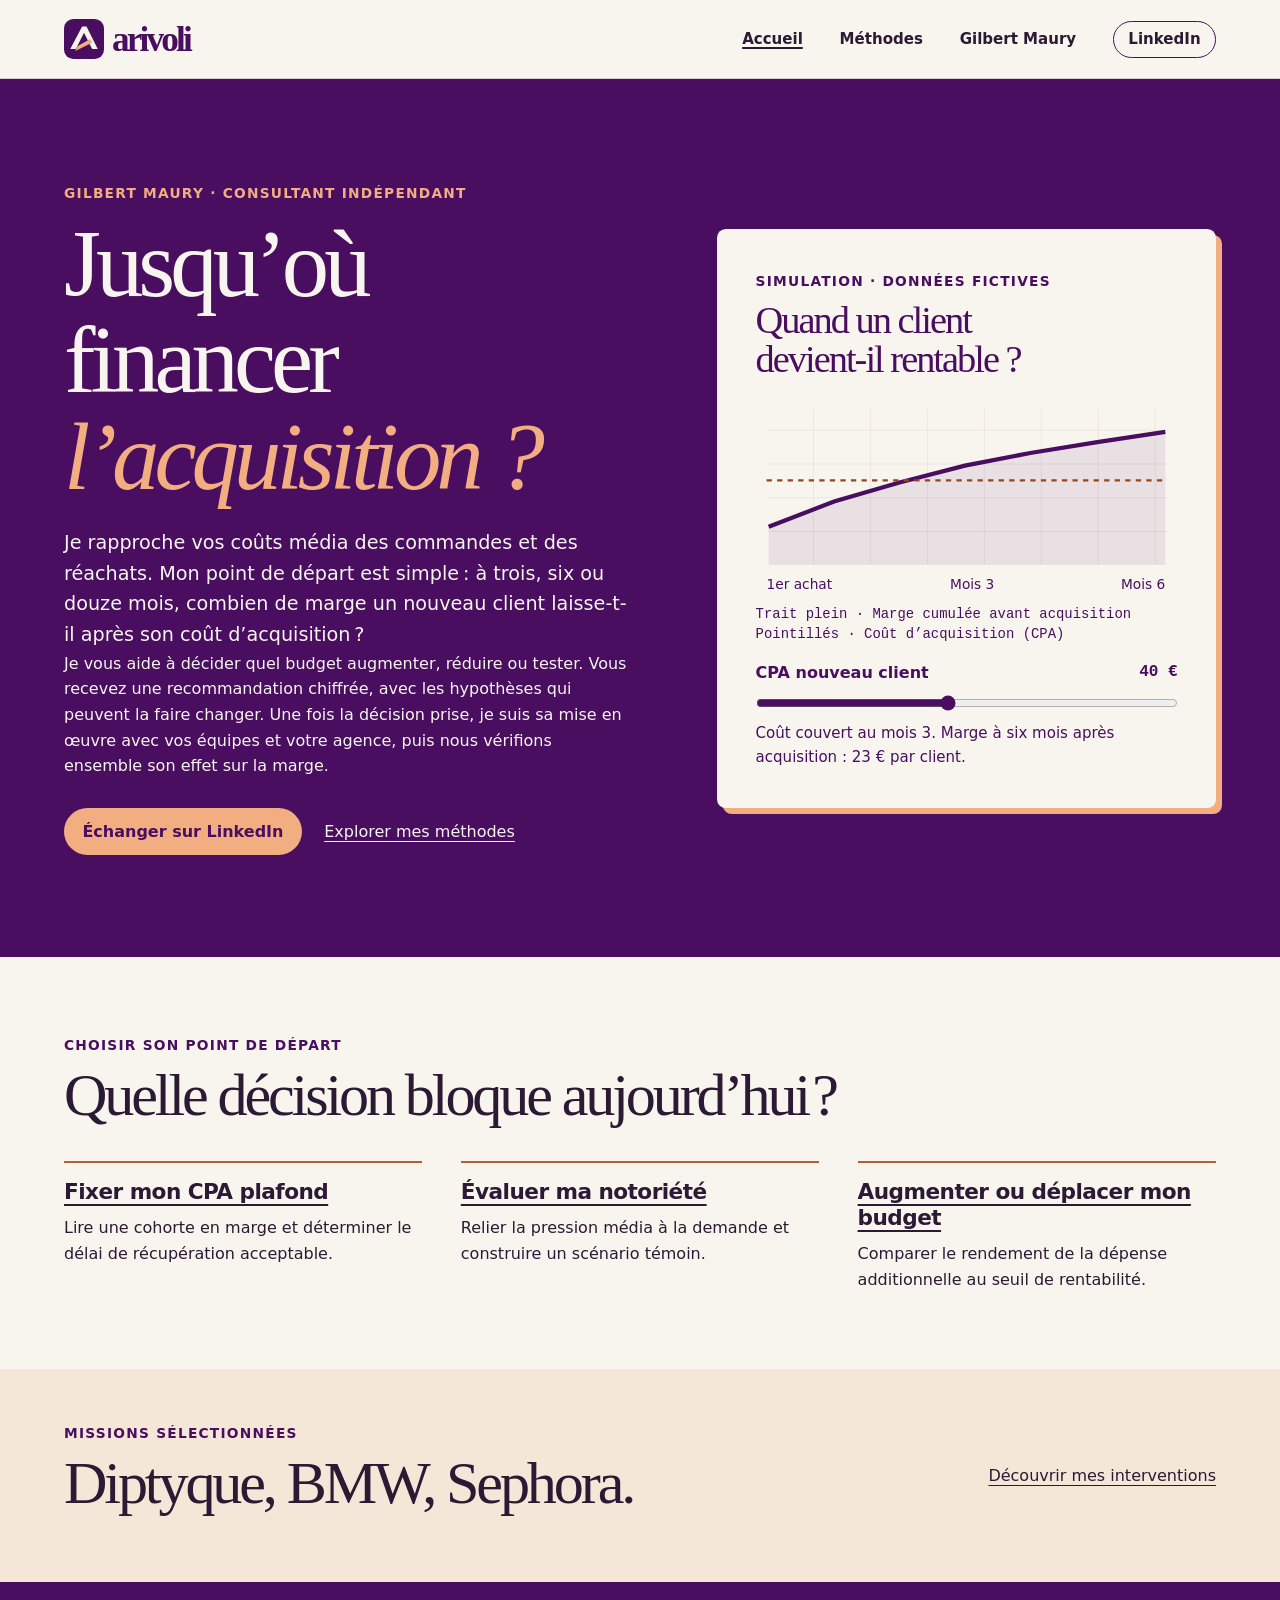
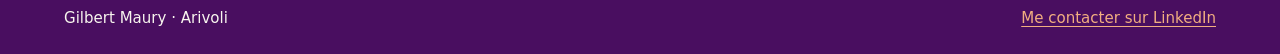
==== commit 6477ceef: "Préciser l’accompagnement e-commerce et la mission Diptyque" ====
--- a/index.html
+++ b/index.html
@@ -1,5 +1,55 @@
 <!doctype html>
-<html lang="fr"><head><meta charset="utf-8"><meta name="viewport" content="width=device-width, initial-scale=1"><title>Gilbert Maury, consultant indépendant en performance e-commerce | Arivoli</title><meta name="description" content="Valeur client, acquisition et rentabilité média. Je vous aide à décider où investir votre prochain euro."><link rel="canonical" href="https://arivoli.fr/"><link rel="icon" href="assets/arivoli.svg"><link rel="stylesheet" href="assets/editorial.css"><script defer src="assets/cohorte.js"></script></head>
-<body><a class="skip" href="#contenu">Aller au contenu</a><header><div class="wrap bar"><a class="brand" href="./" aria-label="Arivoli, accueil"><img src="assets/arivoli.svg" width="40" height="40" alt="">arivoli</a><nav aria-label="Navigation principale"><a href="index.html" aria-current="page">Accueil</a><a href="priorites.html" >Méthodes</a><a href="gilbert-maury.html" >Gilbert Maury</a><a class="linkedin" href="https://www.linkedin.com/in/gilbertmaury/">LinkedIn</a></nav></div></header><main id="contenu"><section class="hero"><div class="wrap split"><div><p class="label">Gilbert Maury · Consultant indépendant</p><h1>Jusqu’où financer <em>l’acquisition&nbsp;?</em></h1><p class="lead">Je rapproche vos coûts média des commandes et des réachats. Mon point de départ est simple : à trois, six ou douze mois, combien de marge un nouveau client laisse-t-il après son coût d’acquisition ?</p><div class="actions"><a class="button" href="https://www.linkedin.com/in/gilbertmaury/">Échanger sur LinkedIn</a><a href="priorites.html">Explorer mes méthodes</a></div></div>
+<html lang="fr"><head><meta charset="utf-8"><meta name="viewport" content="width=device-width, initial-scale=1"><title>Consultant en acquisition et rentabilité e-commerce | Arivoli</title>
+<meta name="description" content="Gilbert Maury, consultant indépendant, relie coûts média, commandes et réachats pour fixer un CPA soutenable et piloter la rentabilité e-commerce.">
+<meta name="author" content="Gilbert Maury">
+<meta property="og:locale" content="fr_FR">
+<meta property="og:type" content="website">
+<meta property="og:site_name" content="Arivoli">
+<meta property="og:title" content="Consultant en acquisition et rentabilité e-commerce | Arivoli">
+<meta property="og:description" content="Gilbert Maury, consultant indépendant, relie coûts média, commandes et réachats pour fixer un CPA soutenable et piloter la rentabilité e-commerce.">
+<meta property="og:url" content="https://arivoli.fr/">
+<script type="application/ld+json">
+{
+  "@context": "https://schema.org",
+  "@graph": [
+    {
+      "@type": "WebSite",
+      "@id": "https://arivoli.fr/#website",
+      "name": "Arivoli",
+      "url": "https://arivoli.fr/",
+      "inLanguage": "fr",
+      "publisher": {
+        "@id": "https://arivoli.fr/gilbert-maury.html#gilbert-maury"
+      }
+    },
+    {
+      "@type": "Person",
+      "@id": "https://arivoli.fr/gilbert-maury.html#gilbert-maury",
+      "name": "Gilbert Maury",
+      "url": "https://arivoli.fr/gilbert-maury.html",
+      "jobTitle": "Consultant indépendant en performance e-commerce",
+      "sameAs": [
+        "https://www.linkedin.com/in/gilbertmaury/"
+      ]
+    },
+    {
+      "@type": "WebPage",
+      "@id": "https://arivoli.fr/#webpage",
+      "url": "https://arivoli.fr/",
+      "name": "Consultant en acquisition et rentabilité e-commerce | Arivoli",
+      "description": "Gilbert Maury, consultant indépendant, relie coûts média, commandes et réachats pour fixer un CPA soutenable et piloter la rentabilité e-commerce.",
+      "inLanguage": "fr",
+      "isPartOf": {
+        "@id": "https://arivoli.fr/#website"
+      },
+      "author": {
+        "@id": "https://arivoli.fr/gilbert-maury.html#gilbert-maury"
+      }
+    }
+  ]
+}
+</script>
+<link rel="canonical" href="https://arivoli.fr/"><link rel="icon" href="assets/arivoli.svg"><link rel="stylesheet" href="assets/editorial.css"><script defer src="assets/cohorte.js"></script></head>
+<body><a class="skip" href="#contenu">Aller au contenu</a><header><div class="wrap bar"><a class="brand" href="./" aria-label="Arivoli, accueil"><img src="assets/arivoli.svg" width="40" height="40" alt="">arivoli</a><nav aria-label="Navigation principale"><a href="./" aria-current="page">Accueil</a><a href="priorites.html" >Méthodes</a><a href="gilbert-maury.html" >Gilbert Maury</a><a class="linkedin" href="https://www.linkedin.com/in/gilbertmaury/">LinkedIn</a></nav></div></header><main id="contenu"><section class="hero"><div class="wrap split"><div><p class="label">Gilbert Maury · Consultant indépendant</p><h1>Jusqu’où financer <em>l’acquisition&nbsp;?</em></h1><p class="lead">Je rapproche vos coûts média des commandes et des réachats. Mon point de départ est simple : à trois, six ou douze mois, combien de marge un nouveau client laisse-t-il après son coût d’acquisition ?</p><p>Je vous aide à décider quel budget augmenter, réduire ou tester. Vous recevez une recommandation chiffrée, avec les hypothèses qui peuvent la faire changer. Une fois la décision prise, je suis sa mise en œuvre avec vos équipes et votre agence, puis nous vérifions ensemble son effet sur la marge.</p><div class="actions"><a class="button" href="https://www.linkedin.com/in/gilbertmaury/">Échanger sur LinkedIn</a><a href="priorites.html">Explorer mes méthodes</a></div></div>
 <figure class="chart"><figcaption><span class="label">Simulation · Données fictives</span><h2>Quand un client devient-il rentable&nbsp;?</h2></figcaption><svg viewBox="0 0 400 190" role="img" aria-label="Marge cumulée par nouveau client, de 18 euros au premier achat à 63 euros au sixième mois."><defs><pattern id="grid" width="54" height="32" patternUnits="userSpaceOnUse"><path d="M54 0H0V32" fill="none" stroke="#490e60" opacity=".13"/></pattern></defs><rect x="10" y="12" width="380" height="148" fill="url(#grid)"/><path d="M12 124 74 100 136 82 198 66 260 54 322 44 388 34V160H12Z" fill="#490e60" opacity=".09"/><path class="curve" d="M12 124 74 100 136 82 198 66 260 54 322 44 388 34" fill="none" stroke="#490e60" stroke-width="4"/><line id="threshold" x1="10" x2="390" y1="80" y2="80" stroke="#490e60" stroke-dasharray="5 5"/><g font-size="13" fill="#490e60"><text x="10" y="183">1er achat</text><text x="184" y="183">Mois 3</text><text x="346" y="183">Mois 6</text></g></svg><p class="legend">Trait plein · Marge cumulée avant acquisition<br>Pointillés · Coût d’acquisition (CPA)</p><label for="cpa">CPA nouveau client <output id="cost" for="cpa">40 €</output></label><input type="range" id="cpa" min="15" max="70" value="40"><p id="result" aria-live="polite">Coût couvert au mois 3. À six mois, il reste 23 € de marge par client.</p></figure></div></section>
 <section class="wrap section"><p class="label">Choisir son point de départ</p><h2>Quelle décision bloque aujourd’hui ?</h2><div class="columns"><article><h3><a href="priorites.html#cohortes">Fixer mon CPA plafond</a></h3><p>Lire une cohorte en marge et déterminer le délai de récupération acceptable.</p></article><article><h3><a href="priorites.html#notoriete">Évaluer ma notoriété</a></h3><p>Relier la pression média à la demande et construire un scénario témoin.</p></article><article><h3><a href="priorites.html#marginal">Augmenter ou déplacer mon budget</a></h3><p>Comparer le rendement de la dépense additionnelle au seuil de rentabilité.</p></article></div></section><section class="tint"><div class="wrap strip"><div><p class="label">Missions sélectionnées</p><h2>Diptyque, BMW, Sephora.</h2></div><a href="gilbert-maury.html">Découvrir mes interventions</a></div></section></main><footer><div class="wrap foot"><span>Gilbert Maury · Arivoli</span><a href="https://www.linkedin.com/in/gilbertmaury/">Me contacter sur LinkedIn</a></div></footer></body></html>
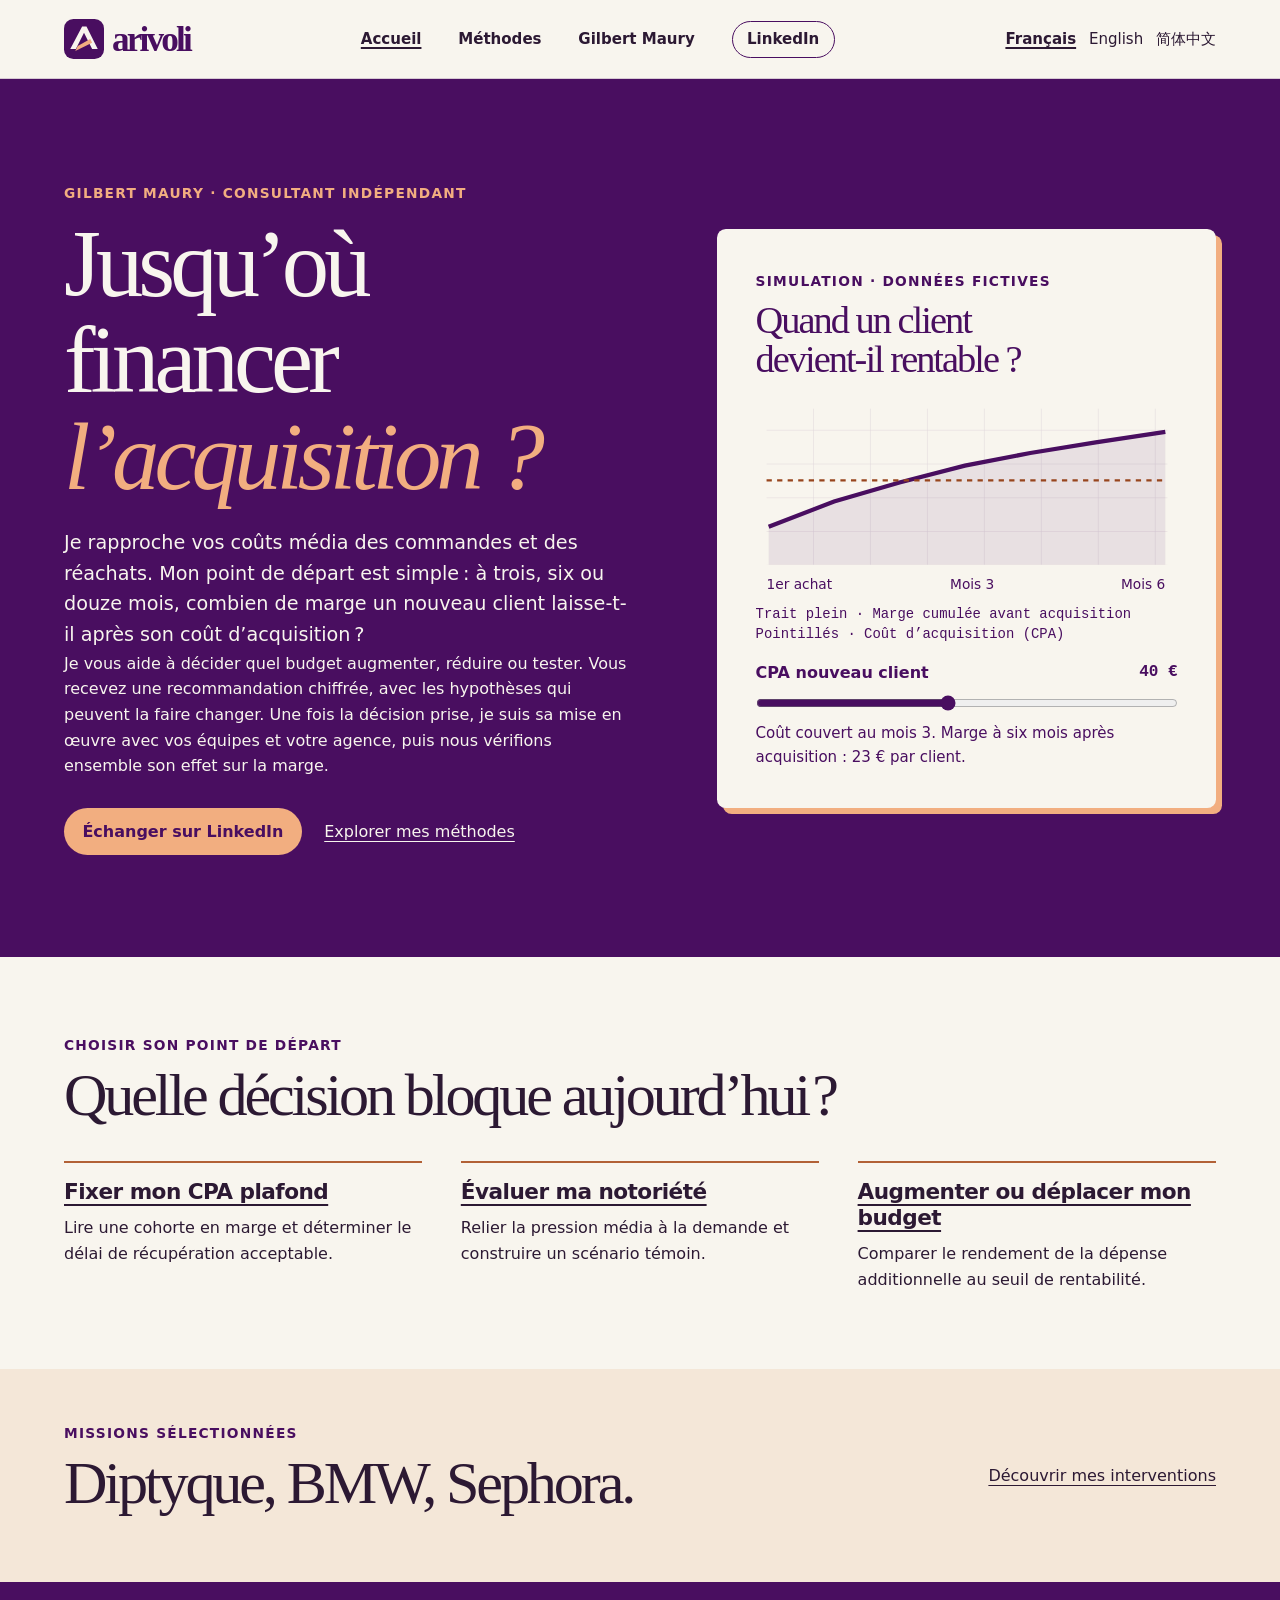
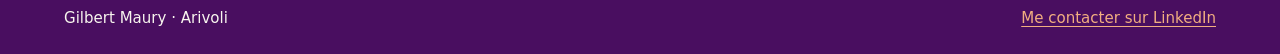
==== commit 4d049f60: "Ajouter les versions anglaise et chinoise du site et du simulateur" ====
--- a/index.html
+++ b/index.html
@@ -49,7 +49,11 @@
   ]
 }
 </script>
-<link rel="canonical" href="https://arivoli.fr/"><link rel="icon" href="assets/arivoli.svg"><link rel="stylesheet" href="assets/editorial.css"><script defer src="assets/cohorte.js"></script></head>
-<body><a class="skip" href="#contenu">Aller au contenu</a><header><div class="wrap bar"><a class="brand" href="./" aria-label="Arivoli, accueil"><img src="assets/arivoli.svg" width="40" height="40" alt="">arivoli</a><nav aria-label="Navigation principale"><a href="./" aria-current="page">Accueil</a><a href="priorites.html" >Méthodes</a><a href="gilbert-maury.html" >Gilbert Maury</a><a class="linkedin" href="https://www.linkedin.com/in/gilbertmaury/">LinkedIn</a></nav></div></header><main id="contenu"><section class="hero"><div class="wrap split"><div><p class="label">Gilbert Maury · Consultant indépendant</p><h1>Jusqu’où financer <em>l’acquisition&nbsp;?</em></h1><p class="lead">Je rapproche vos coûts média des commandes et des réachats. Mon point de départ est simple : à trois, six ou douze mois, combien de marge un nouveau client laisse-t-il après son coût d’acquisition ?</p><p>Je vous aide à décider quel budget augmenter, réduire ou tester. Vous recevez une recommandation chiffrée, avec les hypothèses qui peuvent la faire changer. Une fois la décision prise, je suis sa mise en œuvre avec vos équipes et votre agence, puis nous vérifions ensemble son effet sur la marge.</p><div class="actions"><a class="button" href="https://www.linkedin.com/in/gilbertmaury/">Échanger sur LinkedIn</a><a href="priorites.html">Explorer mes méthodes</a></div></div>
+<link rel="canonical" href="https://arivoli.fr/"><link rel="icon" href="assets/arivoli.svg"><link rel="stylesheet" href="assets/editorial.css"><script defer src="assets/cohorte.js"></script><link rel="alternate" hreflang="fr" href="https://arivoli.fr/">
+<link rel="alternate" hreflang="en" href="https://arivoli.fr/en/">
+<link rel="alternate" hreflang="zh-Hans" href="https://arivoli.fr/zh/">
+<link rel="alternate" hreflang="x-default" href="https://arivoli.fr/">
+</head>
+<body><a class="skip" href="#contenu">Aller au contenu</a><header><div class="wrap bar"><a class="brand" href="./" aria-label="Arivoli, accueil"><img src="assets/arivoli.svg" width="40" height="40" alt="">arivoli</a><nav aria-label="Navigation principale"><a href="./" aria-current="page">Accueil</a><a href="priorites.html" >Méthodes</a><a href="gilbert-maury.html" >Gilbert Maury</a><a class="linkedin" href="https://www.linkedin.com/in/gilbertmaury/">LinkedIn</a></nav><nav class="languages" aria-label="Langues"><a lang="fr" hreflang="fr" href="/" aria-current="true">Français</a><a lang="en" hreflang="en" href="/en/">English</a><a lang="zh-Hans" hreflang="zh-Hans" href="/zh/">简体中文</a></nav></div></header><main id="contenu"><section class="hero"><div class="wrap split"><div><p class="label">Gilbert Maury · Consultant indépendant</p><h1>Jusqu’où financer <em>l’acquisition&nbsp;?</em></h1><p class="lead">Je rapproche vos coûts média des commandes et des réachats. Mon point de départ est simple : à trois, six ou douze mois, combien de marge un nouveau client laisse-t-il après son coût d’acquisition ?</p><p>Je vous aide à décider quel budget augmenter, réduire ou tester. Vous recevez une recommandation chiffrée, avec les hypothèses qui peuvent la faire changer. Une fois la décision prise, je suis sa mise en œuvre avec vos équipes et votre agence, puis nous vérifions ensemble son effet sur la marge.</p><div class="actions"><a class="button" href="https://www.linkedin.com/in/gilbertmaury/">Échanger sur LinkedIn</a><a href="priorites.html">Explorer mes méthodes</a></div></div>
 <figure class="chart"><figcaption><span class="label">Simulation · Données fictives</span><h2>Quand un client devient-il rentable&nbsp;?</h2></figcaption><svg viewBox="0 0 400 190" role="img" aria-label="Marge cumulée par nouveau client, de 18 euros au premier achat à 63 euros au sixième mois."><defs><pattern id="grid" width="54" height="32" patternUnits="userSpaceOnUse"><path d="M54 0H0V32" fill="none" stroke="#490e60" opacity=".13"/></pattern></defs><rect x="10" y="12" width="380" height="148" fill="url(#grid)"/><path d="M12 124 74 100 136 82 198 66 260 54 322 44 388 34V160H12Z" fill="#490e60" opacity=".09"/><path class="curve" d="M12 124 74 100 136 82 198 66 260 54 322 44 388 34" fill="none" stroke="#490e60" stroke-width="4"/><line id="threshold" x1="10" x2="390" y1="80" y2="80" stroke="#490e60" stroke-dasharray="5 5"/><g font-size="13" fill="#490e60"><text x="10" y="183">1er achat</text><text x="184" y="183">Mois 3</text><text x="346" y="183">Mois 6</text></g></svg><p class="legend">Trait plein · Marge cumulée avant acquisition<br>Pointillés · Coût d’acquisition (CPA)</p><label for="cpa">CPA nouveau client <output id="cost" for="cpa">40 €</output></label><input type="range" id="cpa" min="15" max="70" value="40"><p id="result" aria-live="polite">Coût couvert au mois 3. À six mois, il reste 23 € de marge par client.</p></figure></div></section>
 <section class="wrap section"><p class="label">Choisir son point de départ</p><h2>Quelle décision bloque aujourd’hui ?</h2><div class="columns"><article><h3><a href="priorites.html#cohortes">Fixer mon CPA plafond</a></h3><p>Lire une cohorte en marge et déterminer le délai de récupération acceptable.</p></article><article><h3><a href="priorites.html#notoriete">Évaluer ma notoriété</a></h3><p>Relier la pression média à la demande et construire un scénario témoin.</p></article><article><h3><a href="priorites.html#marginal">Augmenter ou déplacer mon budget</a></h3><p>Comparer le rendement de la dépense additionnelle au seuil de rentabilité.</p></article></div></section><section class="tint"><div class="wrap strip"><div><p class="label">Missions sélectionnées</p><h2>Diptyque, BMW, Sephora.</h2></div><a href="gilbert-maury.html">Découvrir mes interventions</a></div></section></main><footer><div class="wrap foot"><span>Gilbert Maury · Arivoli</span><a href="https://www.linkedin.com/in/gilbertmaury/">Me contacter sur LinkedIn</a></div></footer></body></html>
--- a/assets/editorial.css
+++ b/assets/editorial.css
@@ -18,3 +18,6 @@
 .note p{max-width:70ch}.equation{background:#f1e7dc;border-left:4px solid #b26136;padding:1rem 1.2rem;margin:1.25rem 0;font-size:.98rem}
 .example{margin-top:1rem;color:#543f50;font-style:italic}
 @media(max-width:760px){.notebook{grid-template-columns:1fr}.notebook aside nav{position:static}.note{padding-bottom:2rem}}
+
+.bar .languages{width:auto;justify-content:flex-start;gap:.8rem}.languages a{font-weight:400}.languages [aria-current]{font-weight:700}
+:lang(zh-Hans):is(h1,h2,.label){letter-spacing:normal;line-height:1.2}
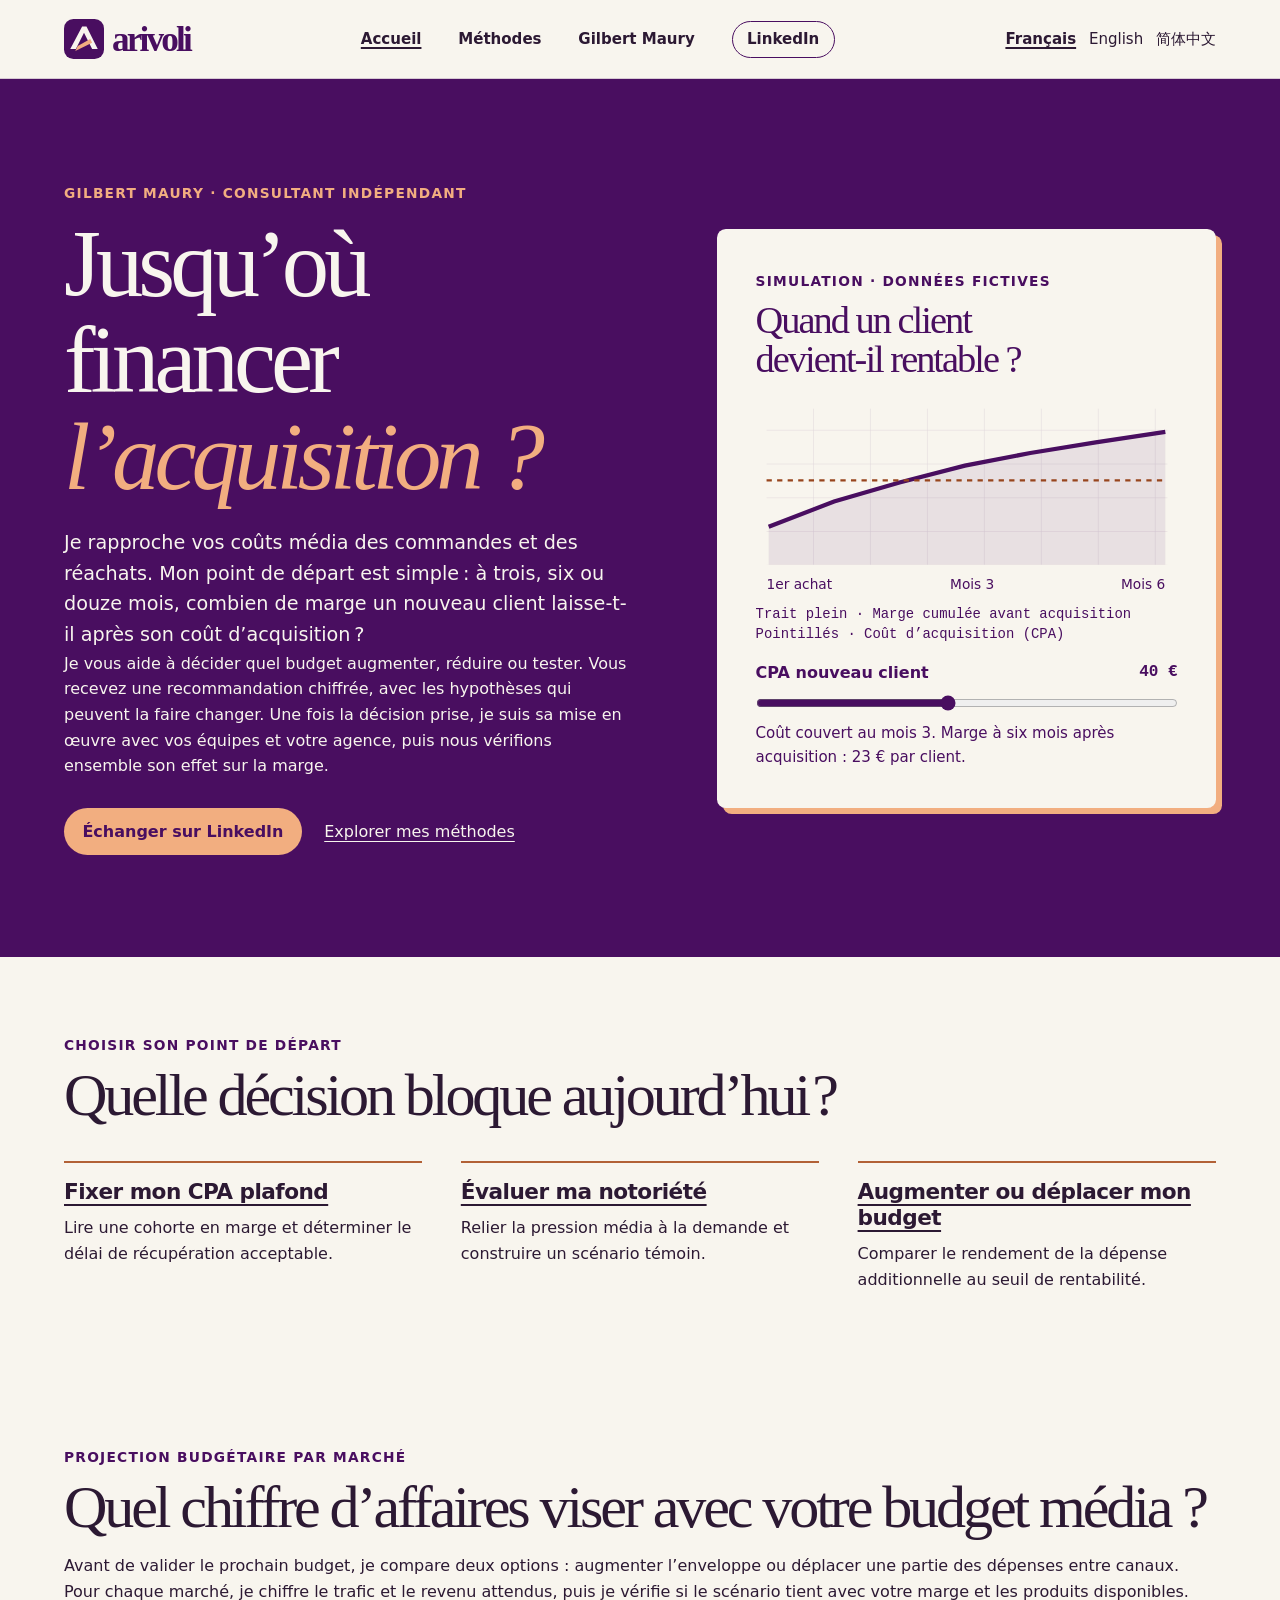
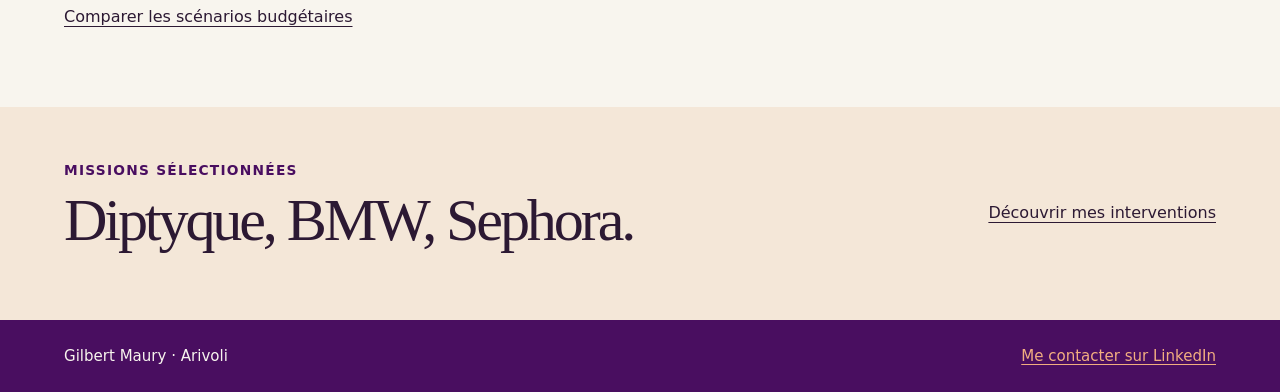
==== commit de3d4d88: "Présenter la projection budgétaire par marché dans les trois langues" ====
--- a/index.html
+++ b/index.html
@@ -56,4 +56,4 @@
 </head>
 <body><a class="skip" href="#contenu">Aller au contenu</a><header><div class="wrap bar"><a class="brand" href="./" aria-label="Arivoli, accueil"><img src="assets/arivoli.svg" width="40" height="40" alt="">arivoli</a><nav aria-label="Navigation principale"><a href="./" aria-current="page">Accueil</a><a href="priorites.html" >Méthodes</a><a href="gilbert-maury.html" >Gilbert Maury</a><a class="linkedin" href="https://www.linkedin.com/in/gilbertmaury/">LinkedIn</a></nav><nav class="languages" aria-label="Langues"><a lang="fr" hreflang="fr" href="/" aria-current="true">Français</a><a lang="en" hreflang="en" href="/en/">English</a><a lang="zh-Hans" hreflang="zh-Hans" href="/zh/">简体中文</a></nav></div></header><main id="contenu"><section class="hero"><div class="wrap split"><div><p class="label">Gilbert Maury · Consultant indépendant</p><h1>Jusqu’où financer <em>l’acquisition&nbsp;?</em></h1><p class="lead">Je rapproche vos coûts média des commandes et des réachats. Mon point de départ est simple : à trois, six ou douze mois, combien de marge un nouveau client laisse-t-il après son coût d’acquisition ?</p><p>Je vous aide à décider quel budget augmenter, réduire ou tester. Vous recevez une recommandation chiffrée, avec les hypothèses qui peuvent la faire changer. Une fois la décision prise, je suis sa mise en œuvre avec vos équipes et votre agence, puis nous vérifions ensemble son effet sur la marge.</p><div class="actions"><a class="button" href="https://www.linkedin.com/in/gilbertmaury/">Échanger sur LinkedIn</a><a href="priorites.html">Explorer mes méthodes</a></div></div>
 <figure class="chart"><figcaption><span class="label">Simulation · Données fictives</span><h2>Quand un client devient-il rentable&nbsp;?</h2></figcaption><svg viewBox="0 0 400 190" role="img" aria-label="Marge cumulée par nouveau client, de 18 euros au premier achat à 63 euros au sixième mois."><defs><pattern id="grid" width="54" height="32" patternUnits="userSpaceOnUse"><path d="M54 0H0V32" fill="none" stroke="#490e60" opacity=".13"/></pattern></defs><rect x="10" y="12" width="380" height="148" fill="url(#grid)"/><path d="M12 124 74 100 136 82 198 66 260 54 322 44 388 34V160H12Z" fill="#490e60" opacity=".09"/><path class="curve" d="M12 124 74 100 136 82 198 66 260 54 322 44 388 34" fill="none" stroke="#490e60" stroke-width="4"/><line id="threshold" x1="10" x2="390" y1="80" y2="80" stroke="#490e60" stroke-dasharray="5 5"/><g font-size="13" fill="#490e60"><text x="10" y="183">1er achat</text><text x="184" y="183">Mois 3</text><text x="346" y="183">Mois 6</text></g></svg><p class="legend">Trait plein · Marge cumulée avant acquisition<br>Pointillés · Coût d’acquisition (CPA)</p><label for="cpa">CPA nouveau client <output id="cost" for="cpa">40 €</output></label><input type="range" id="cpa" min="15" max="70" value="40"><p id="result" aria-live="polite">Coût couvert au mois 3. À six mois, il reste 23 € de marge par client.</p></figure></div></section>
-<section class="wrap section"><p class="label">Choisir son point de départ</p><h2>Quelle décision bloque aujourd’hui ?</h2><div class="columns"><article><h3><a href="priorites.html#cohortes">Fixer mon CPA plafond</a></h3><p>Lire une cohorte en marge et déterminer le délai de récupération acceptable.</p></article><article><h3><a href="priorites.html#notoriete">Évaluer ma notoriété</a></h3><p>Relier la pression média à la demande et construire un scénario témoin.</p></article><article><h3><a href="priorites.html#marginal">Augmenter ou déplacer mon budget</a></h3><p>Comparer le rendement de la dépense additionnelle au seuil de rentabilité.</p></article></div></section><section class="tint"><div class="wrap strip"><div><p class="label">Missions sélectionnées</p><h2>Diptyque, BMW, Sephora.</h2></div><a href="gilbert-maury.html">Découvrir mes interventions</a></div></section></main><footer><div class="wrap foot"><span>Gilbert Maury · Arivoli</span><a href="https://www.linkedin.com/in/gilbertmaury/">Me contacter sur LinkedIn</a></div></footer></body></html>+<section class="wrap section"><p class="label">Choisir son point de départ</p><h2>Quelle décision bloque aujourd’hui ?</h2><div class="columns"><article><h3><a href="priorites.html#cohortes">Fixer mon CPA plafond</a></h3><p>Lire une cohorte en marge et déterminer le délai de récupération acceptable.</p></article><article><h3><a href="priorites.html#notoriete">Évaluer ma notoriété</a></h3><p>Relier la pression média à la demande et construire un scénario témoin.</p></article><article><h3><a href="priorites.html#marginal">Augmenter ou déplacer mon budget</a></h3><p>Comparer le rendement de la dépense additionnelle au seuil de rentabilité.</p></article></div></section><section class="wrap section"><p class="label">Projection budgétaire par marché</p><h2>Quel chiffre d’affaires viser avec votre budget média ?</h2><p>Avant de valider le prochain budget, je compare deux options : augmenter l’enveloppe ou déplacer une partie des dépenses entre canaux. Pour chaque marché, je chiffre le trafic et le revenu attendus, puis je vérifie si le scénario tient avec votre marge et les produits disponibles.</p><p><a href="priorites.html#projection">Comparer les scénarios budgétaires</a></p></section><section class="tint"><div class="wrap strip"><div><p class="label">Missions sélectionnées</p><h2>Diptyque, BMW, Sephora.</h2></div><a href="gilbert-maury.html">Découvrir mes interventions</a></div></section></main><footer><div class="wrap foot"><span>Gilbert Maury · Arivoli</span><a href="https://www.linkedin.com/in/gilbertmaury/">Me contacter sur LinkedIn</a></div></footer></body></html>
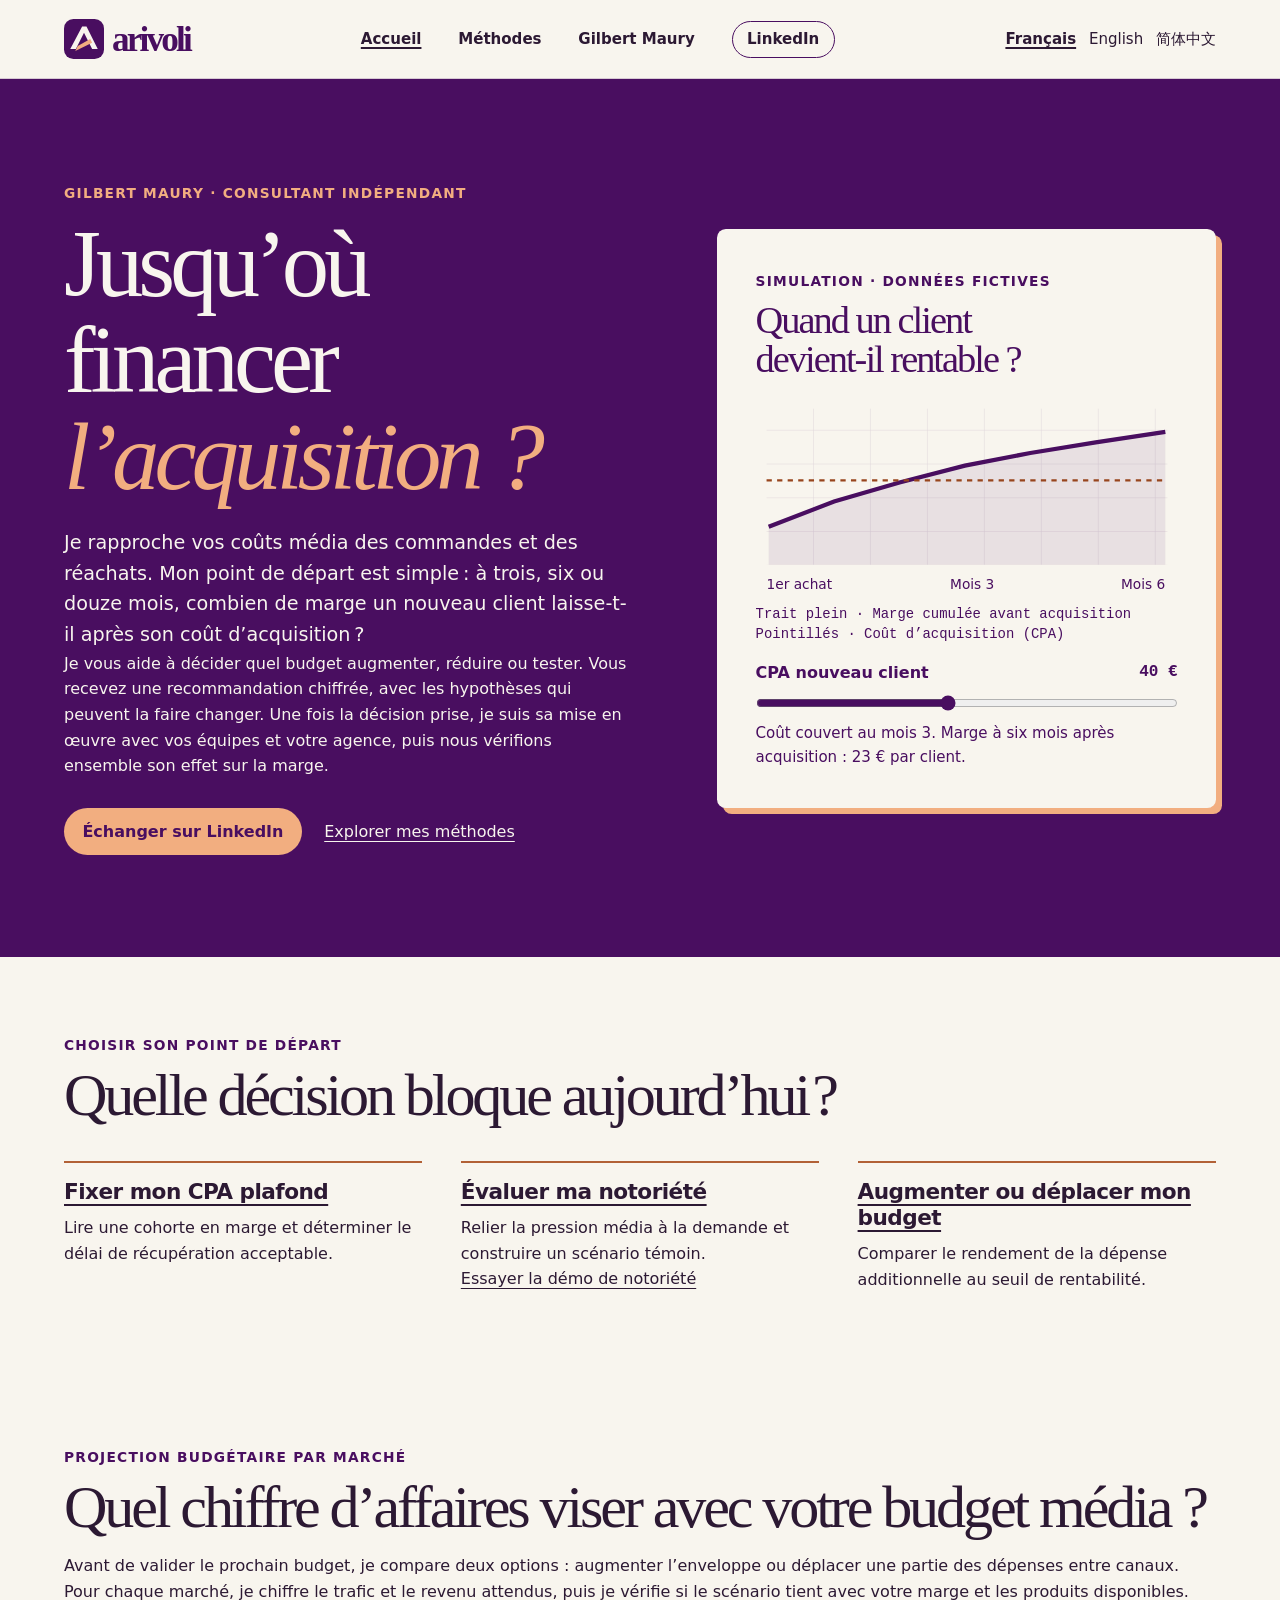
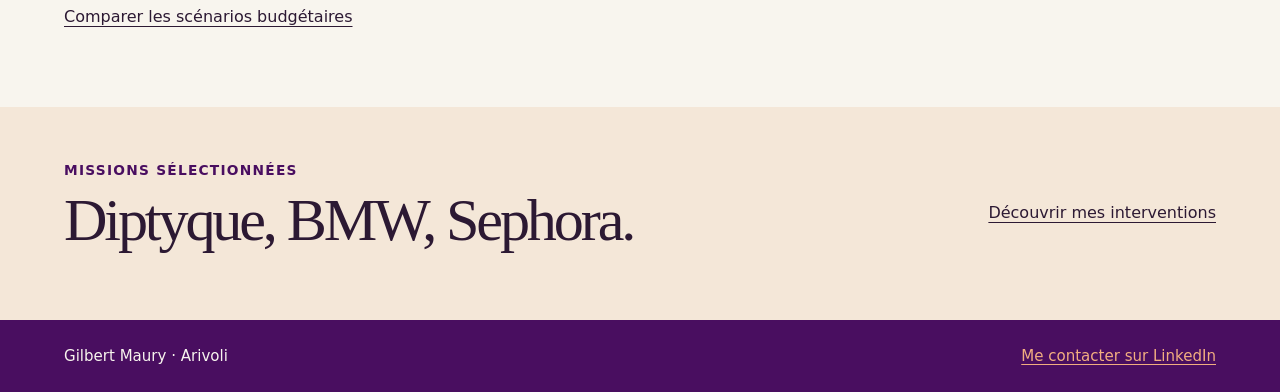
==== commit 18fec3e7: "Publier la démo de notoriété et la relier aux méthodes Arivoli" ====
--- a/index.html
+++ b/index.html
@@ -56,4 +56,4 @@
 </head>
 <body><a class="skip" href="#contenu">Aller au contenu</a><header><div class="wrap bar"><a class="brand" href="./" aria-label="Arivoli, accueil"><img src="assets/arivoli.svg" width="40" height="40" alt="">arivoli</a><nav aria-label="Navigation principale"><a href="./" aria-current="page">Accueil</a><a href="priorites.html" >Méthodes</a><a href="gilbert-maury.html" >Gilbert Maury</a><a class="linkedin" href="https://www.linkedin.com/in/gilbertmaury/">LinkedIn</a></nav><nav class="languages" aria-label="Langues"><a lang="fr" hreflang="fr" href="/" aria-current="true">Français</a><a lang="en" hreflang="en" href="/en/">English</a><a lang="zh-Hans" hreflang="zh-Hans" href="/zh/">简体中文</a></nav></div></header><main id="contenu"><section class="hero"><div class="wrap split"><div><p class="label">Gilbert Maury · Consultant indépendant</p><h1>Jusqu’où financer <em>l’acquisition&nbsp;?</em></h1><p class="lead">Je rapproche vos coûts média des commandes et des réachats. Mon point de départ est simple : à trois, six ou douze mois, combien de marge un nouveau client laisse-t-il après son coût d’acquisition ?</p><p>Je vous aide à décider quel budget augmenter, réduire ou tester. Vous recevez une recommandation chiffrée, avec les hypothèses qui peuvent la faire changer. Une fois la décision prise, je suis sa mise en œuvre avec vos équipes et votre agence, puis nous vérifions ensemble son effet sur la marge.</p><div class="actions"><a class="button" href="https://www.linkedin.com/in/gilbertmaury/">Échanger sur LinkedIn</a><a href="priorites.html">Explorer mes méthodes</a></div></div>
 <figure class="chart"><figcaption><span class="label">Simulation · Données fictives</span><h2>Quand un client devient-il rentable&nbsp;?</h2></figcaption><svg viewBox="0 0 400 190" role="img" aria-label="Marge cumulée par nouveau client, de 18 euros au premier achat à 63 euros au sixième mois."><defs><pattern id="grid" width="54" height="32" patternUnits="userSpaceOnUse"><path d="M54 0H0V32" fill="none" stroke="#490e60" opacity=".13"/></pattern></defs><rect x="10" y="12" width="380" height="148" fill="url(#grid)"/><path d="M12 124 74 100 136 82 198 66 260 54 322 44 388 34V160H12Z" fill="#490e60" opacity=".09"/><path class="curve" d="M12 124 74 100 136 82 198 66 260 54 322 44 388 34" fill="none" stroke="#490e60" stroke-width="4"/><line id="threshold" x1="10" x2="390" y1="80" y2="80" stroke="#490e60" stroke-dasharray="5 5"/><g font-size="13" fill="#490e60"><text x="10" y="183">1er achat</text><text x="184" y="183">Mois 3</text><text x="346" y="183">Mois 6</text></g></svg><p class="legend">Trait plein · Marge cumulée avant acquisition<br>Pointillés · Coût d’acquisition (CPA)</p><label for="cpa">CPA nouveau client <output id="cost" for="cpa">40 €</output></label><input type="range" id="cpa" min="15" max="70" value="40"><p id="result" aria-live="polite">Coût couvert au mois 3. À six mois, il reste 23 € de marge par client.</p></figure></div></section>
-<section class="wrap section"><p class="label">Choisir son point de départ</p><h2>Quelle décision bloque aujourd’hui ?</h2><div class="columns"><article><h3><a href="priorites.html#cohortes">Fixer mon CPA plafond</a></h3><p>Lire une cohorte en marge et déterminer le délai de récupération acceptable.</p></article><article><h3><a href="priorites.html#notoriete">Évaluer ma notoriété</a></h3><p>Relier la pression média à la demande et construire un scénario témoin.</p></article><article><h3><a href="priorites.html#marginal">Augmenter ou déplacer mon budget</a></h3><p>Comparer le rendement de la dépense additionnelle au seuil de rentabilité.</p></article></div></section><section class="wrap section"><p class="label">Projection budgétaire par marché</p><h2>Quel chiffre d’affaires viser avec votre budget média ?</h2><p>Avant de valider le prochain budget, je compare deux options : augmenter l’enveloppe ou déplacer une partie des dépenses entre canaux. Pour chaque marché, je chiffre le trafic et le revenu attendus, puis je vérifie si le scénario tient avec votre marge et les produits disponibles.</p><p><a href="priorites.html#projection">Comparer les scénarios budgétaires</a></p></section><section class="tint"><div class="wrap strip"><div><p class="label">Missions sélectionnées</p><h2>Diptyque, BMW, Sephora.</h2></div><a href="gilbert-maury.html">Découvrir mes interventions</a></div></section></main><footer><div class="wrap foot"><span>Gilbert Maury · Arivoli</span><a href="https://www.linkedin.com/in/gilbertmaury/">Me contacter sur LinkedIn</a></div></footer></body></html>+<section class="wrap section"><p class="label">Choisir son point de départ</p><h2>Quelle décision bloque aujourd’hui ?</h2><div class="columns"><article><h3><a href="priorites.html#cohortes">Fixer mon CPA plafond</a></h3><p>Lire une cohorte en marge et déterminer le délai de récupération acceptable.</p></article><article><h3><a href="priorites.html#notoriete">Évaluer ma notoriété</a></h3><p>Relier la pression média à la demande et construire un scénario témoin.</p><p><a href="/demo/">Essayer la démo de notoriété</a></p></article><article><h3><a href="priorites.html#marginal">Augmenter ou déplacer mon budget</a></h3><p>Comparer le rendement de la dépense additionnelle au seuil de rentabilité.</p></article></div></section><section class="wrap section"><p class="label">Projection budgétaire par marché</p><h2>Quel chiffre d’affaires viser avec votre budget média ?</h2><p>Avant de valider le prochain budget, je compare deux options : augmenter l’enveloppe ou déplacer une partie des dépenses entre canaux. Pour chaque marché, je chiffre le trafic et le revenu attendus, puis je vérifie si le scénario tient avec votre marge et les produits disponibles.</p><p><a href="priorites.html#projection">Comparer les scénarios budgétaires</a></p></section><section class="tint"><div class="wrap strip"><div><p class="label">Missions sélectionnées</p><h2>Diptyque, BMW, Sephora.</h2></div><a href="gilbert-maury.html">Découvrir mes interventions</a></div></section></main><footer><div class="wrap foot"><span>Gilbert Maury · Arivoli</span><a href="https://www.linkedin.com/in/gilbertmaury/">Me contacter sur LinkedIn</a></div></footer></body></html>
